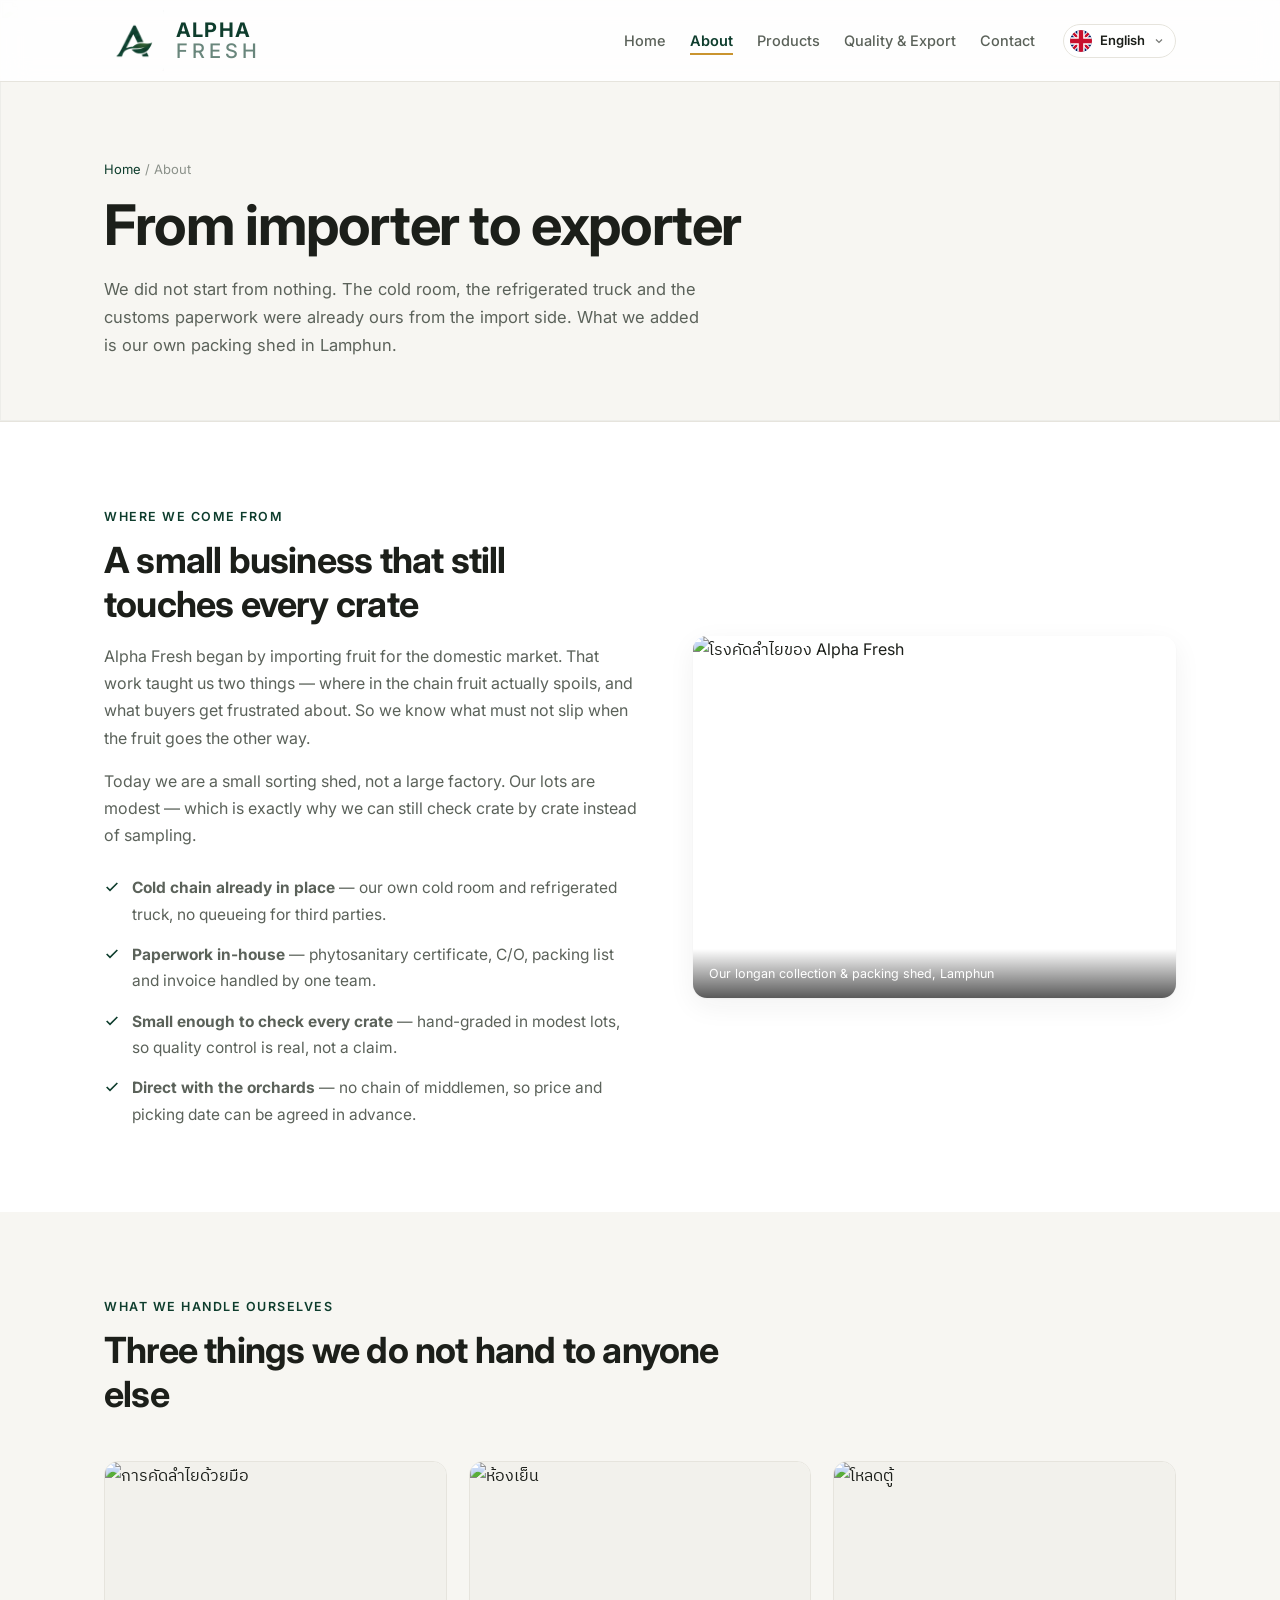
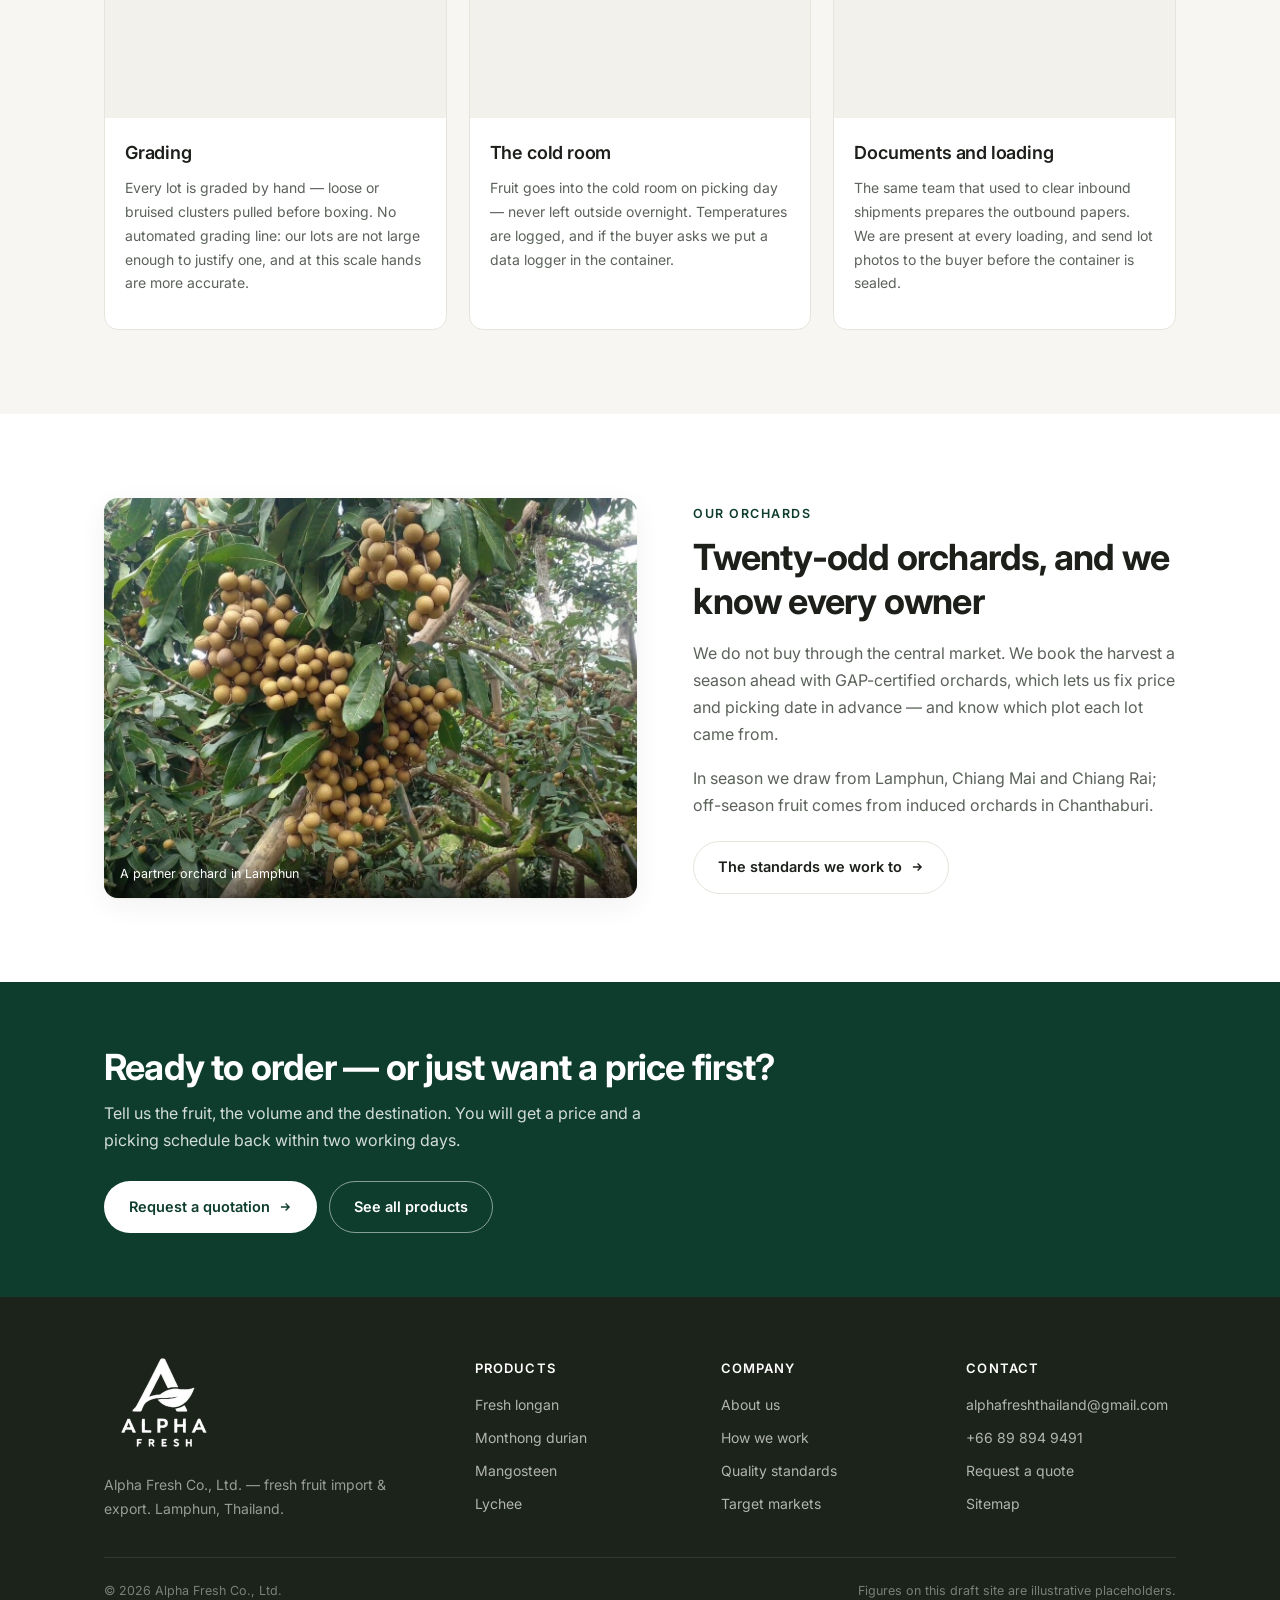
==== about.html @ 753c0e8b "Play the hero video on phones too" ====
<!DOCTYPE html>
<html lang="en" data-lang="en">
<head>
<meta charset="utf-8">
<meta name="viewport" content="width=device-width,initial-scale=1">
<title>About Alpha Fresh — Thai Fruit Importer Turned Exporter</title>
<meta name="description" content="From fruit importer to exporter: our own cold room, refrigerated truck and packing shed in Lamphun, with 20+ GAP-certified longan orchards behind every lot.">
<meta name="title-th" content="เกี่ยวกับเรา — จากผู้นำเข้าสู่ผู้ส่งออก | อัลฟ่า เฟรช">
<meta name="description-th" content="จากธุรกิจนำเข้าผลไม้ สู่การส่งออกลำไยไทย เรามีโรงคัดของตัวเองที่ลำพูน ห้องเย็น รถห้องเย็น และเครือข่ายสวน GAP กว่า 20 สวน">
<meta name="title-zh" content="关于 Alpha Fresh — 从进口商到出口商">
<meta name="description-zh" content="从水果进口商转为出口商：自有冷库、冷藏车和南奔府的分选场，背后是二十多个 GAP 认证龙眼果园。">
<meta name="title-ar" content="عن ألفا فريش — من مستورد إلى مصدّر">
<meta name="description-ar" content="من استيراد الفاكهة إلى تصديرها: غرفة تبريد وشاحنة مبرّدة ومحطة تعبئة في لامفون، خلفها أكثر من عشرين بستان لونجان معتمداً بشهادة GAP.">
<link rel="canonical" href="https://alphafreshthailand.com/about.html">
<link rel="alternate" hreflang="en" href="https://alphafreshthailand.com/about.html">
<link rel="alternate" hreflang="th" href="https://alphafreshthailand.com/about.html">
<link rel="alternate" hreflang="zh" href="https://alphafreshthailand.com/about.html">
<link rel="alternate" hreflang="ar" href="https://alphafreshthailand.com/about.html">
<link rel="alternate" hreflang="x-default" href="https://alphafreshthailand.com/about.html">
<meta property="og:title" content="About Alpha Fresh — Thai Fruit Importer Turned Exporter">
<meta property="og:description" content="From fruit importer to exporter: our own cold room, refrigerated truck and packing shed in Lamphun, with 20+ GAP-certified longan orchards behind every lot.">
<meta property="og:url" content="https://alphafreshthailand.com/about.html">
<meta property="og:site_name" content="Alpha Fresh">
<meta property="og:image" content="https://d8j0ntlcm91z4.cloudfront.net/user_3FvAUpXpCnZUma0p4ZCgNFe1CGD/hf_20260811_110015_a5b428e7-7883-4cb1-9cd3-5f63b3db2cce.png">
<meta property="og:locale" content="en_US">
<meta property="og:locale:alternate" content="th_TH">
<meta property="og:locale:alternate" content="zh_CN">
<meta property="og:locale:alternate" content="ar_AE">
<meta name="twitter:card" content="summary_large_image">
<meta name="twitter:title" content="About Alpha Fresh — Thai Fruit Importer Turned Exporter">
<meta name="twitter:description" content="From fruit importer to exporter: our own cold room, refrigerated truck and packing shed in Lamphun, with 20+ GAP-certified longan orchards behind every lot.">
<meta name="twitter:image" content="https://d8j0ntlcm91z4.cloudfront.net/user_3FvAUpXpCnZUma0p4ZCgNFe1CGD/hf_20260811_110015_a5b428e7-7883-4cb1-9cd3-5f63b3db2cce.png">
<meta property="og:type" content="website">
<link rel="preconnect" href="https://fonts.googleapis.com">
<link rel="preconnect" href="https://fonts.gstatic.com" crossorigin>
<link href="https://fonts.googleapis.com/css2?family=IBM+Plex+Sans+Thai:wght@400;500;600&family=Inter:wght@400;500;600;700&family=Caveat:wght@500;600;700&family=Noto+Sans+SC:wght@400;500;700&family=Noto+Sans+Arabic:wght@400;500;700&display=swap" rel="stylesheet">
<link rel="icon" href="images/favicon.ico" sizes="32x32">
<link rel="apple-touch-icon" href="images/apple-touch-icon.png">
<link rel="stylesheet" href="assets/style.css?v=e0c605df">
<script type="application/ld+json">{"@context":"https://schema.org","@type":"Organization","name":"Alpha Fresh Co., Ltd.","alternateName":"บริษัท อัลฟ่า เฟรช จำกัด","url":"https://alphafreshthailand.com/","description":"Thai fruit importer turned exporter. Fresh longan, durian, mangosteen and lychee from GAP-certified orchards in Northern Thailand.","address":{"@type":"PostalAddress","addressRegion":"Lamphun","addressCountry":"TH"},"email":"alphafreshthailand@gmail.com","telephone":"+66-89-894-9491","contactPoint":{"@type":"ContactPoint","telephone":"+66-89-894-9491","email":"alphafreshthailand@gmail.com","contactType":"sales","availableLanguage":["th","en"],"areaServed":"Worldwide"}}</script>
</head>
<body class="solid-nav">

<nav class="nav">
  <div class="nav-in">
    <a class="logo" href="index.html" aria-label="Alpha Fresh — home">
      <span class="logo-mark">
        <img class="l-white" src="images/logo-icon-white.png" alt="" aria-hidden="true">
        <img class="l-dark" src="images/logo-icon.png" alt="" aria-hidden="true">
      </span>
      <span class="logo-text">Alpha<small>Fresh</small></span>
    </a>
    <ul class="menu" id="menu">
      <li><a href="index.html"><span class="i18n"><span data-en>Home</span><span data-th>หน้าแรก</span><span data-zh>首页</span><span data-ar dir="rtl">الرئيسية</span></span></a></li>
      <li><a href="about.html" aria-current="page"><span class="i18n"><span data-en>About</span><span data-th>เกี่ยวกับเรา</span><span data-zh>关于我们</span><span data-ar dir="rtl">من نحن</span></span></a></li>
      <li><a href="products.html"><span class="i18n"><span data-en>Products</span><span data-th>สินค้า</span><span data-zh>产品</span><span data-ar dir="rtl">المنتجات</span></span></a></li>
      <li><a href="quality.html"><span class="i18n"><span data-en>Quality &amp; Export</span><span data-th>คุณภาพและการส่งออก</span><span data-zh>品质与出口</span><span data-ar dir="rtl">الجودة والتصدير</span></span></a></li>
      <li><a href="contact.html"><span class="i18n"><span data-en>Contact</span><span data-th>ติดต่อ</span><span data-zh>联系我们</span><span data-ar dir="rtl">اتصل بنا</span></span></a></li>
    </ul>
    <div class="lang" id="langpick">
      <button class="lang-btn" type="button" aria-haspopup="listbox" aria-expanded="false" aria-label="Language">
        <span class="mflag fl fl-en"><svg viewBox="0 0 60 60" aria-hidden="true"><g clip-path="url(#ben)"><clipPath id="ben"><circle cx="30" cy="30" r="30"/></clipPath><rect width="60" height="60" fill="#012169"/><path d="M0 0l60 60M60 0L0 60" stroke="#fff" stroke-width="12"/><path d="M0 0l60 60M60 0L0 60" stroke="#C8102E" stroke-width="7"/><path d="M30 0v60M0 30h60" stroke="#fff" stroke-width="20"/><path d="M30 0v60M0 30h60" stroke="#C8102E" stroke-width="12"/></g></svg></span>
        <span class="mflag fl fl-th"><svg viewBox="0 0 60 60" aria-hidden="true"><g clip-path="url(#bth)"><clipPath id="bth"><circle cx="30" cy="30" r="30"/></clipPath><rect width="60" height="60" fill="#fff"/><rect width="60" height="10" fill="#A51931"/><rect y="50" width="60" height="10" fill="#A51931"/><rect y="20" width="60" height="20" fill="#2D2A4A"/></g></svg></span>
        <span class="mflag fl fl-zh"><svg viewBox="0 0 60 60" aria-hidden="true"><g clip-path="url(#bzh)"><clipPath id="bzh"><circle cx="30" cy="30" r="30"/></clipPath><rect width="60" height="60" fill="#DE2910"/><g fill="#FFDE00"><circle cx="16" cy="18" r="7"/><circle cx="29" cy="9" r="2.6"/><circle cx="35" cy="16" r="2.6"/><circle cx="34" cy="26" r="2.6"/><circle cx="27" cy="32" r="2.6"/></g></g></svg></span>
        <span class="mflag fl fl-ar"><svg viewBox="0 0 60 60" aria-hidden="true"><g clip-path="url(#bar)"><clipPath id="bar"><circle cx="30" cy="30" r="30"/></clipPath><rect width="60" height="20" fill="#00732F"/><rect y="20" width="60" height="20" fill="#fff"/><rect y="40" width="60" height="20" fill="#000"/><rect width="18" height="60" fill="#C8102E"/></g></svg></span>
        <span class="lang-now"><span class="fl fl-en">English</span><span class="fl fl-th">ไทย</span><span class="fl fl-zh">中文</span><span class="fl fl-ar">العربية</span></span>
        <svg class="chev" width="12" height="12" viewBox="0 0 24 24" fill="none" stroke="currentColor" stroke-width="2.4" aria-hidden="true"><path d="M6 9l6 6 6-6"/></svg>
      </button>
      <div class="lang-list" role="listbox">
        <button class="lang-opt" type="button" data-set-lang="en" role="option"><span class="mflag"><svg viewBox="0 0 60 60" aria-hidden="true"><g clip-path="url(#len)"><clipPath id="len"><circle cx="30" cy="30" r="30"/></clipPath><rect width="60" height="60" fill="#012169"/><path d="M0 0l60 60M60 0L0 60" stroke="#fff" stroke-width="12"/><path d="M0 0l60 60M60 0L0 60" stroke="#C8102E" stroke-width="7"/><path d="M30 0v60M0 30h60" stroke="#fff" stroke-width="20"/><path d="M30 0v60M0 30h60" stroke="#C8102E" stroke-width="12"/></g></svg></span>English</button>
        <button class="lang-opt" type="button" data-set-lang="th" role="option"><span class="mflag"><svg viewBox="0 0 60 60" aria-hidden="true"><g clip-path="url(#lth)"><clipPath id="lth"><circle cx="30" cy="30" r="30"/></clipPath><rect width="60" height="60" fill="#fff"/><rect width="60" height="10" fill="#A51931"/><rect y="50" width="60" height="10" fill="#A51931"/><rect y="20" width="60" height="20" fill="#2D2A4A"/></g></svg></span>ไทย</button>
        <button class="lang-opt" type="button" data-set-lang="zh" role="option"><span class="mflag"><svg viewBox="0 0 60 60" aria-hidden="true"><g clip-path="url(#lzh)"><clipPath id="lzh"><circle cx="30" cy="30" r="30"/></clipPath><rect width="60" height="60" fill="#DE2910"/><g fill="#FFDE00"><circle cx="16" cy="18" r="7"/><circle cx="29" cy="9" r="2.6"/><circle cx="35" cy="16" r="2.6"/><circle cx="34" cy="26" r="2.6"/><circle cx="27" cy="32" r="2.6"/></g></g></svg></span>中文</button>
        <button class="lang-opt" type="button" data-set-lang="ar" role="option"><span class="mflag"><svg viewBox="0 0 60 60" aria-hidden="true"><g clip-path="url(#lar)"><clipPath id="lar"><circle cx="30" cy="30" r="30"/></clipPath><rect width="60" height="20" fill="#00732F"/><rect y="20" width="60" height="20" fill="#fff"/><rect y="40" width="60" height="20" fill="#000"/><rect width="18" height="60" fill="#C8102E"/></g></svg></span>العربية</button>
      </div>
    </div>
    <button class="burger" aria-label="Menu">
      <svg width="22" height="22" viewBox="0 0 24 24" fill="none" stroke="currentColor" stroke-width="2"><path d="M3 6h18M3 12h18M3 18h18"/></svg>
    </button>
  </div>
</nav>

<header class="phead">
  <img class="phead-img" src="https://d8j0ntlcm91z4.cloudfront.net/user_3FvAUpXpCnZUma0p4ZCgNFe1CGD/hf_20260811_110015_a5b428e7-7883-4cb1-9cd3-5f63b3db2cce.png" alt="" aria-hidden="true">
  <div class="wrap phead-in">
    <div class="crumb"><a href="index.html"><span class="i18n"><span data-en>Home</span><span data-th>หน้าแรก</span><span data-zh>首页</span><span data-ar dir="rtl">الرئيسية</span></span></a> / <span class="i18n"><span data-en>About</span><span data-th>เกี่ยวกับเรา</span><span data-zh>关于我们</span><span data-ar dir="rtl">من نحن</span></span></div>
    <h1><span class="i18n"><span data-en>From importer to exporter</span><span data-th>จากผู้นำเข้า สู่ผู้ส่งออก</span></span></h1>
    <p class="lead"><span class="i18n"><span data-en>We did not start from nothing. The cold room, the refrigerated truck and the customs paperwork were already ours from the import side. What we added is our own packing shed in Lamphun.</span><span data-th>เราไม่ได้เริ่มจากศูนย์ — ห้องเย็น รถห้องเย็น และความรู้เรื่องเอกสารพิธีการ เรามีอยู่แล้วจากฝั่งนำเข้า สิ่งที่เพิ่มเข้ามาคือโรงคัดของเราเองที่ลำพูน</span></span></p>
  </div>
</header>

<section>
  <div class="wrap split rv">
    <div>
      <div class="tag"><span class="i18n"><span data-en>Where we come from</span><span data-th>จุดเริ่มต้น</span><span data-zh>我们的起点</span><span data-ar dir="rtl">من أين بدأنا</span></span></div>
      <h2><span class="i18n"><span data-en>A small business that still touches every crate</span><span data-th>ธุรกิจเล็ก ที่ทำเองเห็นเองทุกขั้น</span><span data-zh>一家仍然亲手过目每一筐的小企业</span><span data-ar dir="rtl">شركة صغيرة ما زالت تفحص كل صندوق بيدها</span></span></h2>
      <p><span class="i18n"><span data-en>Alpha Fresh began by importing fruit for the domestic market. That work taught us two things — where in the chain fruit actually spoils, and what buyers get frustrated about. So we know what must not slip when the fruit goes the other way.</span><span data-th>อัลฟ่า เฟรช เริ่มจากการนำเข้าผลไม้เข้ามาขายในประเทศ งานนั้นสอนเราสองเรื่อง — ผลไม้เสียตรงไหนของห่วงโซ่ และผู้ซื้อปลายทางหงุดหงิดกับอะไร เราเลยรู้ว่าเวลาส่งออก อะไรคือสิ่งที่ต้องไม่พลาด</span><span data-zh>Alpha Fresh 最初为国内市场进口水果。那段经历教会我们两件事：水果究竟在链条的哪一环变质，以及买家最容易为什么恼火。所以当货物反向出口时，我们清楚哪些环节绝不能出错。</span><span data-ar dir="rtl">بدأت ألفا فريش باستيراد الفاكهة للسوق المحلي. علّمَنا ذلك أمرين: أين تفسد الفاكهة فعلياً داخل السلسلة، وما الذي يزعج المشترين. لذلك نعرف ما الذي يجب ألا يخطئ عندما تسير البضاعة في الاتجاه المعاكس.</span></span></p>
      <p><span class="i18n"><span data-en>Today we are a small sorting shed, not a large factory. Our lots are modest — which is exactly why we can still check crate by crate instead of sampling.</span><span data-th>ทุกวันนี้เราเป็นโรงคัดขนาดเล็ก ไม่ใช่โรงงานใหญ่ ล็อตของเราไม่มหาศาล แต่นั่นแหละคือเหตุผลที่เรายังตรวจได้ทีละตะกร้า ไม่ใช่สุ่มตรวจ</span><span data-zh>今天我们是一家小型分选场，而不是大工厂。我们的批量不大，正因如此才能逐筐检查，而不是抽检。</span><span data-ar dir="rtl">نحن اليوم محطة فرز صغيرة، لا مصنع كبير. دفعاتنا متواضعة، ولهذا بالذات نستطيع فحص صندوق تلو الآخر بدل الاكتفاء بالعيّنات.</span></span></p>
      <ul class="ticks">
        <li><svg width="16" height="16" viewBox="0 0 24 24" fill="none" stroke="currentColor" stroke-width="2.5"><path d="M20 6L9 17l-5-5"/></svg><span><span class="i18n"><span data-en><b>Cold chain already in place</b> — our own cold room and refrigerated truck, no queueing for third parties.</span><span data-th><b>Cold chain พร้อมใช้</b> — ห้องเย็นและรถห้องเย็นของเราเอง ไม่ต้องรอคิวใคร</span><span data-zh><b>冷链现成可用</b> — 自有冷库和冷藏车，无需排队等外包。</span><span data-ar dir="rtl"><b>سلسلة تبريد جاهزة</b> — غرفة تبريد وشاحنة مبرّدة مملوكتان لنا، دون انتظار طرف ثالث.</span></span></span></li>
        <li><svg width="16" height="16" viewBox="0 0 24 24" fill="none" stroke="currentColor" stroke-width="2.5"><path d="M20 6L9 17l-5-5"/></svg><span><span class="i18n"><span data-en><b>Paperwork in-house</b> — phytosanitary certificate, C/O, packing list and invoice handled by one team.</span><span data-th><b>เอกสารเราทำเอง</b> — Phyto, C/O, Packing List, Invoice จบในทีมเดียว</span><span data-zh><b>单证自办</b> — 植检证、产地证、装箱单和发票由同一团队处理。</span><span data-ar dir="rtl"><b>المستندات داخلياً</b> — شهادة الصحة النباتية وشهادة المنشأ وقائمة التعبئة والفاتورة يتولاها فريق واحد.</span></span></span></li>
        <li><svg width="16" height="16" viewBox="0 0 24 24" fill="none" stroke="currentColor" stroke-width="2.5"><path d="M20 6L9 17l-5-5"/></svg><span><span class="i18n"><span data-en><b>Small enough to check every crate</b> — hand-graded in modest lots, so quality control is real, not a claim.</span><span data-th><b>เล็กแต่ตรวจได้ทุกลูก</b> — เราคัดด้วยมือ ล็อตไม่ใหญ่ จึงคุมคุณภาพได้จริง</span><span data-zh><b>规模小到能查每一筐</b> — 小批量人工分级，品控是真的做，不是说说。</span><span data-ar dir="rtl"><b>صغيرون بما يكفي لفحص كل صندوق</b> — فرز يدوي بدفعات محدودة، فرقابة الجودة فعلية لا ادعاء.</span></span></span></li>
        <li><svg width="16" height="16" viewBox="0 0 24 24" fill="none" stroke="currentColor" stroke-width="2.5"><path d="M20 6L9 17l-5-5"/></svg><span><span class="i18n"><span data-en><b>Direct with the orchards</b> — no chain of middlemen, so price and picking date can be agreed in advance.</span><span data-th><b>คุยกับสวนโดยตรง</b> — ไม่ผ่านคนกลางหลายชั้น ราคาและวันตัดจึงตกลงล่วงหน้าได้</span><span data-zh><b>直接对接果园</b> — 没有层层中间商，价格和采摘日期可以提前谈定。</span><span data-ar dir="rtl"><b>تعامل مباشر مع البساتين</b> — بلا سلسلة وسطاء، فيمكن الاتفاق على السعر وتاريخ القطف مسبقاً.</span></span></span></li>
      </ul>
    </div>
    <div class="split-media">
      <img src="https://d8j0ntlcm91z4.cloudfront.net/user_3FvAUpXpCnZUma0p4ZCgNFe1CGD/hf_20260811_215043_c5e588ce-d5d1-4d2f-ade1-878b15b04677.png" alt="โรงคัดลำไยของ Alpha Fresh" loading="lazy">
      <div class="cap"><span class="i18n"><span data-en>Our longan collection &amp; packing shed, Lamphun</span><span data-th>โรงคัดลำไยของเรา จ.ลำพูน</span><span data-zh>我们位于南奔府的龙眼收购与包装场</span><span data-ar dir="rtl">مركز التجميع والتعبئة في لامفون</span></span></div>
    </div>
  </div>
</section>

<section class="soft">
  <div class="wrap">
    <div class="sec-head rv">
      <div class="tag"><span class="i18n"><span data-en>What we handle ourselves</span><span data-th>สิ่งที่เราดูแลเอง</span><span data-zh>我们亲自负责的部分</span><span data-ar dir="rtl">ما نتولاه بأنفسنا</span></span></div>
      <h2><span class="i18n"><span data-en>Three things we do not hand to anyone else</span><span data-th>สามอย่างที่เราไม่ยกให้ใครทำแทน</span><span data-zh>三件事我们绝不外包</span><span data-ar dir="rtl">ثلاثة أمور لا نسلّمها لأحد</span></span></h2>
    </div>
    <div class="grid-3 rv">
      <div class="card"><img src="https://d8j0ntlcm91z4.cloudfront.net/user_3FvAUpXpCnZUma0p4ZCgNFe1CGD/hf_20260811_114420_3a339d7e-719c-4a9d-b678-feaeee3a3a9d.png" alt="การคัดลำไยด้วยมือ" loading="lazy">
        <div class="card-b"><h3><span class="i18n"><span data-en>Grading</span><span data-th>การคัดเกรด</span><span data-zh>分级</span><span data-ar dir="rtl">الفرز</span></span></h3>
          <p><span class="i18n"><span data-en>Every lot is graded by hand — loose or bruised clusters pulled before boxing. No automated grading line: our lots are not large enough to justify one, and at this scale hands are more accurate.</span><span data-th>คัดด้วยมือทุกล็อต แยกช่อที่ผลร่วงหรือผิวช้ำออกก่อนลงกล่อง ไม่ใช้สายพานคัดอัตโนมัติ เพราะล็อตเราไม่ใหญ่พอที่จะคุ้ม และมือคนแม่นกว่าในงานขนาดนี้</span><span data-zh>每一批都由人工分级，散果和碰伤的果串在装箱前挑出。我们没有自动分选线：批量不足以摊平成本，而在这个规模上，人手更准。</span><span data-ar dir="rtl">كل دفعة تُفرز يدوياً، وتُستبعد العناقيد المرتخية أو المرضوضة قبل التعبئة. لا خط فرز آلي: دفعاتنا لا تبرّره، وعلى هذا الحجم اليد أدقّ.</span></span></p></div></div>
      <div class="card"><img src="https://d8j0ntlcm91z4.cloudfront.net/user_3FvAUpXpCnZUma0p4ZCgNFe1CGD/hf_20260811_114420_71d6a95f-de45-4523-b6b9-4876e7e4b8c2.png" alt="ห้องเย็น" loading="lazy">
        <div class="card-b"><h3><span class="i18n"><span data-en>The cold room</span><span data-th>ห้องเย็น</span><span data-zh>冷库</span><span data-ar dir="rtl">غرفة التبريد</span></span></h3>
          <p><span class="i18n"><span data-en>Fruit goes into the cold room on picking day — never left outside overnight. Temperatures are logged, and if the buyer asks we put a data logger in the container.</span><span data-th>ผลไม้เข้าห้องเย็นในวันที่ตัด ไม่ค้างคืนกลางแจ้ง อุณหภูมิถูกบันทึกไว้ และถ้าผู้ซื้อขอ เราใส่ data logger ไปในตู้ให้ดูย้อนหลังได้</span><span data-zh>水果在采摘当天入冷库，绝不在户外过夜。温度全程记录，买家要求时我们会在柜内放置温度记录仪。</span><span data-ar dir="rtl">تدخل الفاكهة غرفة التبريد يوم القطف، ولا تُترك في الخارج ليلاً. تُسجَّل درجات الحرارة، وعند طلب المشتري نضع مسجّل بيانات داخل الحاوية.</span></span></p></div></div>
      <div class="card"><img src="https://d8j0ntlcm91z4.cloudfront.net/user_3FvAUpXpCnZUma0p4ZCgNFe1CGD/hf_20260811_114420_0779c7f0-58c0-4a41-9f2c-c5e4682101a8.png" alt="โหลดตู้" loading="lazy">
        <div class="card-b"><h3><span class="i18n"><span data-en>Documents and loading</span><span data-th>เอกสารและการโหลด</span><span data-zh>单证与装柜</span><span data-ar dir="rtl">المستندات والتحميل</span></span></h3>
          <p><span class="i18n"><span data-en>The same team that used to clear inbound shipments prepares the outbound papers. We are present at every loading, and send lot photos to the buyer before the container is sealed.</span><span data-th>ทีมเดิมที่เคยเคลียร์ของขาเข้าเป็นคนทำเอกสารขาออก เราอยู่ตอนโหลดตู้ทุกครั้ง และส่งรูปล็อตให้ผู้ซื้อดูก่อนปิดตู้</span><span data-zh>以前负责进口清关的同一批人，现在负责出口单证。每次装柜我们都在场，封柜前会把该批货的照片发给买家。</span><span data-ar dir="rtl">الفريق نفسه الذي كان يخلّص الشحنات الواردة يجهّز مستندات التصدير. نحضر كل عملية تحميل، ونرسل صور الدفعة للمشتري قبل إغلاق الحاوية.</span></span></p></div></div>
    </div>
  </div>
</section>

<section>
  <div class="wrap split flip rv">
    <div class="split-media">
      <img src="images/real-tree.jpg" alt="สวนลำไย" loading="lazy">
      <div class="cap"><span class="i18n"><span data-en>A partner orchard in Lamphun</span><span data-th>สวนพันธมิตรในลำพูน</span><span data-zh>南奔府的一处合作果园</span><span data-ar dir="rtl">بستان شريك في لامفون</span></span></div>
    </div>
    <div>
      <div class="tag"><span class="i18n"><span data-en>Our orchards</span><span data-th>เครือข่ายสวน</span><span data-zh>我们的果园网络</span><span data-ar dir="rtl">بساتيننا</span></span></div>
      <h2><span class="i18n"><span data-en>Twenty-odd orchards, and we know every owner</span><span data-th>20 กว่าสวน ที่เรารู้จักเจ้าของทุกคน</span><span data-zh>二十多个果园，每一位园主我们都认识</span><span data-ar dir="rtl">أكثر من عشرين بستاناً، ونعرف كل مالك</span></span></h2>
      <p><span class="i18n"><span data-en>We do not buy through the central market. We book the harvest a season ahead with GAP-certified orchards, which lets us fix price and picking date in advance — and know which plot each lot came from.</span><span data-th>เราไม่ได้ซื้อผ่านตลาดกลาง แต่จองผลผลิตกับสวนที่ผ่านมาตรฐาน GAP ล่วงหน้าเป็นฤดู ทำให้ตกลงราคาและวันตัดได้ก่อน และรู้ว่าลำไยแต่ละล็อตมาจากแปลงไหน</span><span data-zh>我们不通过中央批发市场采购，而是提前一季向 GAP 认证果园预订产量，因此能事先确定价格和采摘日期，也知道每一批果来自哪一块地。</span><span data-ar dir="rtl">لا نشتري عبر السوق المركزي، بل نحجز المحصول قبل موسم كامل من بساتين معتمدة بشهادة GAP، ما يتيح تثبيت السعر وتاريخ القطف مسبقاً ومعرفة القطعة التي أتت منها كل دفعة.</span></span></p>
      <p><span class="i18n"><span data-en>In season we draw from Lamphun, Chiang Mai and Chiang Rai; off-season fruit comes from induced orchards in Chanthaburi.</span><span data-th>ในฤดูเราใช้สวนในลำพูน เชียงใหม่ และเชียงราย ส่วนนอกฤดูรับจากสวนราดสารในจันทบุรี</span><span data-zh>旺季货源来自南奔、清迈和清莱；反季则来自尖竹汶的催花果园。</span><span data-ar dir="rtl">في الموسم نستقدم من لامفون وشيانغ ماي وشيانغ راي، وخارج الموسم من بساتين مُحفَّزة في جانثابوري.</span></span></p>
      <div class="cta-row" style="margin-top:22px">
        <a class="btn btn-outline" href="quality.html#standards"><span class="i18n"><span data-en>The standards we work to</span><span data-th>ดูมาตรฐานที่เราใช้</span><span data-zh>查看我们遵循的标准</span><span data-ar dir="rtl">المعايير التي نعمل بها</span></span> <svg width="14" height="14" viewBox="0 0 24 24" fill="none" stroke="currentColor" stroke-width="2.4"><path d="M5 12h14M13 6l6 6-6 6"/></svg></a>
      </div>
    </div>
  </div>
</section>

<div class="band">
  <div class="wrap rv">
    <h2><span class="i18n"><span data-en>Ready to order — or just want a price first?</span><span data-th>สนใจสั่งซื้อ หรืออยากได้ราคาก่อน?</span><span data-zh>准备下单，或者只想先问个价？</span><span data-ar dir="rtl">جاهز للطلب — أم تريد السعر أولاً؟</span></span></h2>
    <p><span class="i18n"><span data-en>Tell us the fruit, the volume and the destination. You will get a price and a picking schedule back within two working days.</span><span data-th>บอกเราสั้น ๆ ว่าต้องการผลไม้อะไร ปริมาณเท่าไร ส่งไปที่ไหน แล้วเราจะตอบกลับพร้อมราคาและกำหนดตัดภายใน 2 วันทำการ</span><span data-zh>告诉我们水果种类、数量和目的地，我们会在两个工作日内回复价格和采摘排期。</span><span data-ar dir="rtl">أخبرنا بنوع الفاكهة والكمية والوجهة، وسنرد بالسعر وجدول القطف خلال يومَي عمل.</span></span></p>
    <div class="cta-row">
      <a class="btn btn-primary" href="contact.html"><span class="i18n"><span data-en>Request a quotation</span><span data-th>ขอใบเสนอราคา</span><span data-zh>索取报价</span><span data-ar dir="rtl">اطلب عرض سعر</span></span> <svg width="14" height="14" viewBox="0 0 24 24" fill="none" stroke="currentColor" stroke-width="2.4"><path d="M5 12h14M13 6l6 6-6 6"/></svg></a>
      <a class="btn btn-ghost" href="products.html"><span class="i18n"><span data-en>See all products</span><span data-th>ดูสินค้าทั้งหมด</span><span data-zh>查看全部产品</span><span data-ar dir="rtl">عرض كل المنتجات</span></span></a>
    </div>
  </div>
</div>

<footer>
  <div class="wrap">
    <div class="fgrid">
      <div>
        <div class="flogo"><img src="images/logo-stack-white.png" alt="Alpha Fresh" width="146" height="128"></div>
        <p style="color:rgba(255,255,255,.55);margin:0;max-width:34ch">
          <span class="i18n"><span data-en>Alpha Fresh Co., Ltd. — fresh fruit import &amp; export. Lamphun, Thailand.</span><span data-th>บริษัท อัลฟ่า เฟรช จำกัด — นำเข้าและส่งออกผลไม้สด ลำพูน ประเทศไทย</span><span data-zh>Alpha Fresh 有限公司 — 泰国南奔府鲜果进出口商。</span><span data-ar dir="rtl">شركة ألفا فريش — استيراد وتصدير الفواكه الطازجة، لامفون، تايلاند.</span></span></p>
      </div>
      <div><h4><span class="i18n"><span data-en>Products</span><span data-th>สินค้า</span><span data-zh>产品</span><span data-ar dir="rtl">المنتجات</span></span></h4>
        <ul>
          <li><a href="products.html#longan"><span class="i18n"><span data-en>Fresh longan</span><span data-th>ลำไยสด</span><span data-zh>新鲜龙眼</span><span data-ar dir="rtl">لونجان طازج</span></span></a></li>
          <li><a href="products.html#durian"><span class="i18n"><span data-en>Monthong durian</span><span data-th>ทุเรียนหมอนทอง</span><span data-zh>金枕榴莲</span><span data-ar dir="rtl">دوريان مونثونغ</span></span></a></li>
          <li><a href="products.html#mangosteen"><span class="i18n"><span data-en>Mangosteen</span><span data-th>มังคุด</span><span data-zh>山竹</span><span data-ar dir="rtl">مانجوستين</span></span></a></li>
          <li><a href="products.html#lychee"><span class="i18n"><span data-en>Lychee</span><span data-th>ลิ้นจี่</span><span data-zh>荔枝</span><span data-ar dir="rtl">ليتشي</span></span></a></li>
        </ul></div>
      <div><h4><span class="i18n"><span data-en>Company</span><span data-th>บริษัท</span><span data-zh>公司</span><span data-ar dir="rtl">الشركة</span></span></h4>
        <ul>
          <li><a href="about.html"><span class="i18n"><span data-en>About us</span><span data-th>เกี่ยวกับเรา</span><span data-zh>关于我们</span><span data-ar dir="rtl">من نحن</span></span></a></li>
          <li><a href="quality.html#process"><span class="i18n"><span data-en>How we work</span><span data-th>ขั้นตอนการทำงาน</span><span data-zh>作业流程</span><span data-ar dir="rtl">طريقة عملنا</span></span></a></li>
          <li><a href="quality.html#standards"><span class="i18n"><span data-en>Quality standards</span><span data-th>มาตรฐานคุณภาพ</span><span data-zh>质量标准</span><span data-ar dir="rtl">معايير الجودة</span></span></a></li>
          <li><a href="quality.html#markets"><span class="i18n"><span data-en>Target markets</span><span data-th>ตลาดเป้าหมาย</span><span data-zh>目标市场</span><span data-ar dir="rtl">الأسواق المستهدفة</span></span></a></li>
        </ul></div>
      <div><h4><span class="i18n"><span data-en>Contact</span><span data-th>ติดต่อ</span><span data-zh>联系我们</span><span data-ar dir="rtl">اتصل بنا</span></span></h4>
        <ul>
          <li><a href="mailto:alphafreshthailand@gmail.com">alphafreshthailand@gmail.com</a></li>
          <li><a href="tel:+66898949491">+66 89 894 9491</a></li>
          <li><a href="contact.html"><span class="i18n"><span data-en>Request a quote</span><span data-th>ขอใบเสนอราคา</span><span data-zh>索取报价</span><span data-ar dir="rtl">اطلب عرض سعر</span></span></a></li>
          <li><a href="sitemap.xml">Sitemap</a></li>
        </ul></div>
    </div>
    <div class="fbot">
      <span>© 2026 Alpha Fresh Co., Ltd.</span>
      <span class="i18n"><span data-en>Figures on this draft site are illustrative placeholders.</span><span data-th>ข้อมูลบนเว็บนี้เป็นตัวอย่างสำหรับฉบับร่าง</span><span data-zh>本草稿网站上的部分数据仅为示例。</span><span data-ar dir="rtl">الأرقام في هذه النسخة التجريبية توضيحية فقط.</span></span>
    </div>
  </div>
</footer>
<script src="assets/main.js?v=8cd16090"></script>
</body>
</html>
---- assets/style.css ----
/* Alpha Fresh — shared stylesheet
   ------------------------------------------------------------------
   One file for all pages. Sections in order:
   tokens · language toggle · nav · hero · stat bar · sections ·
   cards & grids · tables · forms · footer · motion · responsive
   ------------------------------------------------------------------ */

:root{
  --bg:#ffffff; --bg-soft:#f7f6f2; --ink:#1c1f1a; --ink-2:#5b625a; --ink-3:#8b918a;
  --line:#e6e4dd; --brand:#0e3d2d; --brand-soft:#eaf1ec; --leaf:#2e7d32;
  --gold:#c9942f; --gold-soft:#fbf4e6;
  --radius:14px; --maxw:1120px;
  /* Script face for the hero's second line. Swap this one line to restyle it
     (and match the family name in each page's Google Fonts <link>):
     'Caveat' (current — natural pen handwriting) · 'Kaushan Script' (brush)
     · 'Parisienne' (fine formal script) · 'Playfair Display' (editorial serif) */
  --script:"Caveat", cursive;
  --shadow:0 1px 2px rgba(28,31,26,.04),0 8px 28px rgba(28,31,26,.06);
}
*{box-sizing:border-box}
html{scroll-behavior:smooth;scroll-padding-top:92px}
body{margin:0;background:var(--bg);color:var(--ink);
  font-family:"Inter","IBM Plex Sans Thai",system-ui,-apple-system,"Segoe UI",sans-serif;
  font-size:16px;line-height:1.7;-webkit-font-smoothing:antialiased}
html[data-lang="th"] body{font-family:"IBM Plex Sans Thai","Inter",system-ui,sans-serif;line-height:1.85}
img{max-width:100%;display:block}
a{color:inherit}
.wrap{max-width:var(--maxw);margin:0 auto;padding:0 24px}

/* ---------- four languages in one document ----------
   Every phrase is a .i18n wrapper holding one span per language. Only the
   active language shows; if a phrase has no translation yet, English shows
   instead of a blank space (the :not(:has()) rules below).
   !important is needed so element rules like label{display:block} can't
   out-specify the hide and leave two languages visible at once. */
.i18n{display:contents}
[data-th],[data-zh],[data-ar]{display:none!important}
html[data-lang="th"] [data-th],
html[data-lang="zh"] [data-zh],
html[data-lang="ar"] [data-ar]{display:revert!important}
html[data-lang="th"] [data-en],
html[data-lang="zh"] [data-en],
html[data-lang="ar"] [data-en]{display:none!important}
/* fall back to English where a translation is missing */
html[data-lang="zh"] .i18n:not(:has([data-zh])) > [data-en],
html[data-lang="ar"] .i18n:not(:has([data-ar])) > [data-en],
html[data-lang="th"] .i18n:not(:has([data-th])) > [data-en]{display:revert!important}
/* option elements can't be wrapped, so they carry the attributes directly */
html[data-lang="th"] option[data-th],
html[data-lang="zh"] option[data-zh],
html[data-lang="ar"] option[data-ar]{display:revert!important}

/* language-specific typefaces */
html[data-lang="zh"] body{font-family:"Noto Sans SC","Inter",system-ui,sans-serif}
html[data-lang="ar"] body{font-family:"Noto Sans Arabic","Inter",system-ui,sans-serif;line-height:1.9}

/* ---------- right-to-left for Arabic ---------- */
/* The page body reads right-to-left, but the header keeps its usual
   left-to-right arrangement — flipping the logo and menu disorients people
   who are used to the site in another language. */
html[dir="rtl"] .nav-in,html[dir="rtl"] .menu,html[dir="rtl"] .logo{direction:ltr}
html[dir="rtl"] .menu.open a{text-align:left}
html[dir="rtl"] .hero-dots{right:auto;left:24px}
html[dir="rtl"] .eyebrow::before{order:2}
html[dir="rtl"] .ticks li,html[dir="rtl"] .ci div,html[dir="rtl"] .fname{flex-direction:row-reverse;text-align:right}
html[dir="rtl"] .split.flip .split-media{order:0}
html[dir="rtl"] .cal thead th:first-child,html[dir="rtl"] .cal tbody th{text-align:right;padding:7px 22px 7px 16px}
html[dir="rtl"] .cal tr.mine th{box-shadow:inset -4px 0 0 var(--gold)}
html[dir="rtl"] .step{padding:0 18px}
html[dir="rtl"] .tbox ul{padding-left:0;padding-right:18px}
html[dir="rtl"] .meta div{flex-direction:row-reverse}
html[dir="rtl"] .cal tr.grp th{padding:22px 22px 8px 16px}

/* ---------- language dropdown ---------- */
.lang{position:relative;flex:none}
.lang-btn{display:flex;align-items:center;gap:8px;padding:5px 10px 5px 6px;border-radius:99px;
  border:1px solid rgba(255,255,255,.4);background:rgba(255,255,255,.1);cursor:pointer;
  font:inherit;font-size:13px;font-weight:600;color:#fff;transition:.25s ease}
.nav.scrolled .lang-btn,body.solid-nav .lang-btn{border-color:var(--line);background:#fff;color:var(--ink)}
.lang-btn:hover{border-color:var(--gold)}
.lang-now{line-height:1;white-space:nowrap}
.chev{opacity:.6;transition:transform .25s ease}
.lang.open .chev{transform:rotate(180deg)}
/* only the active language's flag and label show on the button */
.lang-btn .fl{display:none}
html[data-lang="en"] .lang-btn .fl-en,html[data-lang="th"] .lang-btn .fl-th,
html[data-lang="zh"] .lang-btn .fl-zh,html[data-lang="ar"] .lang-btn .fl-ar{display:block}
html[data-lang="en"] .lang-now .fl-en,html[data-lang="th"] .lang-now .fl-th,
html[data-lang="zh"] .lang-now .fl-zh,html[data-lang="ar"] .lang-now .fl-ar{display:inline}

.lang-list{position:absolute;top:calc(100% + 9px);right:0;min-width:172px;background:#fff;
  border:1px solid var(--line);border-radius:12px;padding:6px;z-index:70;
  box-shadow:0 14px 34px rgba(28,31,26,.16);
  opacity:0;visibility:hidden;transform:translateY(-6px);transition:.2s ease}
html[dir="rtl"] .lang-list{right:auto;left:0}
.lang.open .lang-list{opacity:1;visibility:visible;transform:translateY(0)}
.lang-opt{display:flex;align-items:center;gap:10px;width:100%;padding:8px 10px;border:0;
  background:none;border-radius:8px;cursor:pointer;font:inherit;font-size:14px;
  color:var(--ink);text-align:left;transition:.15s}
.lang-opt:hover{background:var(--brand-soft)}
.lang-opt[aria-selected="true"]{background:var(--brand);color:#fff;font-weight:600}
.lang-opt .mflag{width:22px;height:22px;box-shadow:0 0 0 1px rgba(0,0,0,.12)}
.lang-btn .mflag{width:22px;height:22px;box-shadow:none}

/* ---------- nav ---------- */
.nav{position:fixed;top:0;left:0;right:0;z-index:50;transition:.35s ease;
  background:rgba(255,255,255,0);border-bottom:1px solid transparent}
.nav.scrolled,body.solid-nav .nav{background:rgba(255,255,255,.88);backdrop-filter:blur(14px);
  -webkit-backdrop-filter:blur(14px);border-bottom-color:var(--line)}
.nav-in{max-width:var(--maxw);margin:0 auto;padding:10px 24px;display:flex;align-items:center;gap:28px;
  position:relative}
.logo{display:flex;align-items:center;gap:12px;font-weight:700;letter-spacing:.06em;font-size:20px;
  text-decoration:none;color:#fff;transition:color .35s;flex:none}
.nav.scrolled .logo,body.solid-nav .logo{color:var(--brand)}
.logo-mark{position:relative;width:60px;height:61px;flex:none}
.logo-mark img{position:absolute;inset:0;width:100%;height:100%;object-fit:contain;transition:opacity .35s}
.logo-mark .l-dark{opacity:0}
.nav.scrolled .logo-mark .l-dark,body.solid-nav .logo-mark .l-dark{opacity:1}
.nav.scrolled .logo-mark .l-white,body.solid-nav .logo-mark .l-white{opacity:0}
.logo-text{line-height:1.02;text-transform:uppercase}
.logo-text small{display:block;font-size:1em;font-weight:500;letter-spacing:.2em;
  opacity:.62;text-transform:uppercase;margin-left:.02em}
.menu{display:flex;gap:24px;margin-left:auto;list-style:none;padding:0;margin-block:0}
.menu a{text-decoration:none;font-size:14.5px;font-weight:500;color:rgba(255,255,255,.9);
  padding:6px 0;position:relative;transition:color .35s;white-space:nowrap}
.nav.scrolled .menu a,body.solid-nav .menu a{color:var(--ink-2)}
.menu a::after{content:"";position:absolute;left:0;right:100%;bottom:0;height:1.5px;
  background:currentColor;transition:right .28s ease}
.menu a:hover::after{right:0}
.menu a[aria-current="page"]{color:#fff;font-weight:600}
.nav.scrolled .menu a[aria-current="page"],body.solid-nav .menu a[aria-current="page"]{color:var(--brand)}
.menu a[aria-current="page"]::after{right:0;background:var(--gold)}
.burger{display:none;background:none;border:0;cursor:pointer;padding:8px;color:#fff;margin-left:10px}
.nav.scrolled .burger,body.solid-nav .burger{color:var(--ink)}

/* ---------- hero (home) ---------- */
.hero{position:relative;min-height:min(94vh,760px);display:flex;align-items:flex-end;
  overflow:hidden;background:#22301f}
.hero-media{position:absolute;inset:0}
.hero-media video,.hero-slide{position:absolute;inset:0;width:100%;height:100%;object-fit:cover}
.hero-slide{opacity:0;transition:opacity 1.4s ease}
.hero-slide.on{opacity:1}
.hero-vid{opacity:0;transition:opacity 1.1s ease;pointer-events:none}
.hero-vid.on{opacity:1}
.hero-media.video-on .hero-slide{opacity:0}
.hero::after{content:"";position:absolute;inset:0;pointer-events:none;
  background:linear-gradient(180deg,rgba(20,28,18,.55) 0%,rgba(20,28,18,.15) 38%,rgba(20,28,18,.78) 100%)}
.hero-in{position:relative;z-index:2;width:100%;max-width:var(--maxw);margin:0 auto;
  padding:0 24px 64px;color:#fff}
.hero p{font-size:clamp(15px,1.6vw,18px);color:rgba(255,255,255,.86);max-width:52ch;margin:0 0 30px}
.hero-dots{position:absolute;right:24px;bottom:70px;z-index:3;display:flex;gap:7px}
.hero-dots button{width:7px;height:7px;padding:0;border:0;border-radius:50%;cursor:pointer;
  background:rgba(255,255,255,.4);transition:.3s}
.hero-dots button.on{background:#fff;width:22px;border-radius:99px}

/* ---------- page header (inner pages) ---------- */
.phead{position:relative;padding:158px 0 62px;background:var(--bg-soft);
  border-bottom:1px solid var(--line);overflow:hidden}
.phead .crumb{font-size:13px;color:var(--ink-3);margin-bottom:14px}
.phead .crumb a{text-decoration:none;color:var(--brand)}
.phead h1{max-width:22ch}
.phead p{max-width:60ch;font-size:16.5px;margin:14px 0 0}
.phead-img{position:absolute;inset:0;opacity:.16;object-fit:cover;width:100%;height:100%}
.phead-in{position:relative;z-index:1}

.eyebrow{display:inline-flex;align-items:center;gap:8px;font-size:12.5px;font-weight:600;
  letter-spacing:.14em;text-transform:uppercase;color:rgba(255,255,255,.82);margin-bottom:18px}
.eyebrow::before{content:"";width:26px;height:1px;background:var(--gold)}
h1{font-size:clamp(30px,5.2vw,56px);line-height:1.12;letter-spacing:-.025em;font-weight:700;
  margin:0 0 18px;max-width:16ch}
html[data-lang="th"] h1{line-height:1.28;letter-spacing:-.01em;max-width:20ch}

/* hero headline: block two, set apart in script and warm gold */
.hero h1{max-width:21ch}
html[data-lang="th"] .hero h1{max-width:22ch}
.hero h1 .accent{display:block;color:#e9cf95;font-weight:500;margin-top:2px}
.hero h1 .script{font-family:var(--script);font-size:1.24em;font-weight:600;
  line-height:.92;letter-spacing:.005em;padding-bottom:.14em;margin-top:-.1em}
/* the handwriting face has no Chinese or Arabic glyphs, and its tight leading
   crushes those scripts — fall back to the body face with normal spacing */
html[data-lang="zh"] .hero h1 .script,
html[data-lang="ar"] .hero h1 .script{font-family:inherit;font-size:1em;font-weight:600;
  line-height:1.4;padding-bottom:0;margin-top:.18em}
html[data-lang="zh"] .hero h1,html[data-lang="ar"] .hero h1{line-height:1.3;max-width:18ch}
h2{font-size:clamp(23px,3.2vw,36px);line-height:1.22;letter-spacing:-.022em;font-weight:700;margin:0 0 14px}
html[data-lang="th"] h2{line-height:1.4;letter-spacing:0}
h3{font-size:18px;font-weight:600;letter-spacing:-.01em;margin:0 0 8px}
p{color:var(--ink-2)}
.lead{color:var(--ink-2);font-size:16.5px;margin:0}
.tag{font-size:12.5px;font-weight:600;letter-spacing:.12em;text-transform:uppercase;
  color:var(--brand);margin-bottom:12px}
section{padding:84px 0}
.sec-head{max-width:62ch;margin-bottom:44px}
.soft{background:var(--bg-soft)}

/* ---------- buttons ---------- */
.cta-row{display:flex;flex-wrap:wrap;gap:12px}
.btn{display:inline-flex;align-items:center;gap:8px;padding:13px 24px;border-radius:99px;
  font-size:14.5px;font-weight:600;text-decoration:none;border:1px solid transparent;
  cursor:pointer;font-family:inherit;transition:.22s ease}
.btn-primary{background:#fff;color:var(--brand)}
.btn-primary:hover{transform:translateY(-2px);box-shadow:0 10px 26px rgba(0,0,0,.22)}
.btn-green{background:var(--brand);color:#fff}
.btn-green:hover{transform:translateY(-2px);box-shadow:0 10px 24px rgba(14,61,45,.3)}
.btn-ghost{border-color:rgba(255,255,255,.5);color:#fff}
.btn-ghost:hover{background:rgba(255,255,255,.12)}
.btn-outline{border-color:var(--line);color:var(--ink);background:#fff}
.btn-outline:hover{border-color:var(--brand);color:var(--brand)}

/* ---------- stat bar ---------- */
.stats{background:var(--brand);color:#fff}
.stats-in{max-width:var(--maxw);margin:0 auto;padding:30px 24px;
  display:grid;grid-template-columns:repeat(4,1fr);gap:8px}
.stat{padding:8px 16px;border-left:1px solid rgba(255,255,255,.2)}
.stat:first-child{border-left:0;padding-left:0}
.stat b{display:block;font-size:clamp(22px,2.6vw,30px);font-weight:700;letter-spacing:-.02em;line-height:1.2}
.stat span{font-size:13px;color:rgba(255,255,255,.78)}

/* ---------- two-column media block ---------- */
.split{display:grid;grid-template-columns:1.05fr .95fr;gap:56px;align-items:center}
.split.flip .split-media{order:-1}
.split-media{position:relative;border-radius:var(--radius);overflow:hidden;box-shadow:var(--shadow)}
.split-media img{aspect-ratio:4/3;object-fit:cover;width:100%}
.split-media .cap{position:absolute;left:0;right:0;bottom:0;padding:14px 16px;color:#fff;font-size:12.5px;
  background:linear-gradient(transparent,rgba(0,0,0,.65))}
.ticks{list-style:none;padding:0;margin:26px 0 0;display:grid;gap:14px}
.ticks li{display:flex;gap:12px;font-size:15.5px;color:var(--ink-2)}
.ticks svg{flex:none;margin-top:4px;color:var(--brand)}

/* ---------- cards ---------- */
.grid-3{display:grid;grid-template-columns:repeat(3,1fr);gap:22px}
.grid-4{display:grid;grid-template-columns:repeat(4,1fr);gap:14px}
.grid-2{display:grid;grid-template-columns:1fr 1fr;gap:20px}
.card{background:#fff;border:1px solid var(--line);border-radius:var(--radius);overflow:hidden;
  transition:.3s ease;text-decoration:none;display:block}
.card:hover{transform:translateY(-4px);box-shadow:var(--shadow);border-color:#d9d6cd}
.card img{aspect-ratio:4/3;object-fit:cover;background:#f2f1ec;width:100%}
.card-b{padding:20px}
.card-b p{font-size:14px;margin:6px 0 14px}
.more{font-size:13.5px;font-weight:600;color:var(--brand);display:inline-flex;align-items:center;gap:6px}
.meta{display:grid;gap:7px;border-top:1px solid var(--line);padding-top:12px;font-size:13px}
.meta div{display:flex;justify-content:space-between;gap:10px}
.meta div>span:first-child{color:var(--ink-3)}
.meta div>span:last-child{color:var(--ink);font-weight:500;text-align:right}
.figs{display:grid;grid-template-columns:1fr 1fr;gap:20px}
.figs figure{margin:0;border-radius:var(--radius);overflow:hidden;box-shadow:var(--shadow)}
.figs img{aspect-ratio:16/11;object-fit:cover;width:100%;transition:transform .8s cubic-bezier(.2,.7,.3,1)}
.figs figure:hover img{transform:scale(1.045)}

/* ---------- spec table ---------- */
.spec{width:100%;border-collapse:collapse;background:#fff;border:1px solid var(--line);
  border-radius:var(--radius);overflow:hidden;font-size:15px}
.spec th,.spec td{text-align:left;padding:15px 20px;border-bottom:1px solid var(--line);vertical-align:top}
.spec tr:last-child th,.spec tr:last-child td{border-bottom:0}
.spec th{width:34%;font-weight:600;color:var(--ink);background:#fcfcfa}
.spec td{color:var(--ink-2)}
.grade{background:#fff;border:1px solid var(--line);border-radius:var(--radius);padding:18px}
.grade b{display:block;font-size:20px;color:var(--brand);letter-spacing:-.02em}
.grade small{display:block;color:var(--ink-3);font-size:12.5px;margin-top:2px}
.grade p{margin:8px 0 0;font-size:13.5px;line-height:1.6}

/* ---------- steps ---------- */
.steps{display:grid;grid-template-columns:repeat(5,1fr);position:relative}
.step{padding:0 18px;position:relative}
.step:first-child{padding-left:0}
.step:last-child{padding-right:0}
.step .n{width:34px;height:34px;border-radius:50%;background:var(--brand-soft);color:var(--brand);
  display:grid;place-items:center;font-weight:700;font-size:14px;margin-bottom:14px;position:relative;z-index:1}
.step::before{content:"";position:absolute;left:0;top:17px;right:0;height:1px;background:var(--line)}
.step:first-child::before{left:17px}
.step:last-child::before{right:calc(100% - 17px)}
.step h3{font-size:15.5px}
.step p{font-size:13.5px;line-height:1.65;margin:0}

/* ---------- chips / boxes ---------- */
.chips{display:flex;flex-wrap:wrap;gap:7px;margin-top:12px}
.chip{font-size:12px;font-weight:500;padding:5px 11px;border-radius:99px;
  background:var(--brand-soft);color:var(--brand)}
.chip.gold{background:var(--gold-soft);color:#8a6318}
.tbox{background:#fff;border:1px solid var(--line);border-radius:var(--radius);padding:24px}
.tbox ul{margin:12px 0 0;padding-left:18px;font-size:14.5px;color:var(--ink-2)}
.tbox li{margin-bottom:7px}
.mkc{background:#fff;border:1px solid var(--line);border-radius:var(--radius);padding:20px}
.mkc b{font-size:15px;display:block;margin-bottom:4px}
.mkc>span{font-size:13px;color:var(--ink-3)}

/* ---------- CTA band ---------- */
.band{background:var(--brand);color:#fff;padding:64px 0}
.band h2{margin-bottom:10px}
.band p{color:rgba(255,255,255,.82);max-width:56ch;margin:0 0 26px}

/* ---------- form ---------- */
.contact{display:grid;grid-template-columns:.85fr 1.15fr;gap:56px;align-items:start}
form{background:#fff;border:1px solid var(--line);border-radius:var(--radius);padding:30px;box-shadow:var(--shadow)}
.f2{display:grid;grid-template-columns:1fr 1fr;gap:16px}
label{display:block;font-size:13px;font-weight:600;margin:0 0 6px;color:var(--ink)}
input,select,textarea{width:100%;font:inherit;font-size:14.5px;padding:11px 13px;border:1px solid var(--line);
  border-radius:9px;background:#fdfdfc;color:var(--ink);transition:.2s}
input:focus,select:focus,textarea:focus{outline:0;border-color:var(--brand);
  box-shadow:0 0 0 3px rgba(14,61,45,.12);background:#fff}
.field{margin-bottom:16px}
textarea{min-height:96px;resize:vertical}
.note{font-size:12.5px;color:var(--ink-3);margin:14px 0 0}
.ci{display:grid;gap:18px;margin-top:26px}
.ci div{display:flex;gap:12px;font-size:14.5px;color:var(--ink-2)}
.ci b{color:var(--ink);font-weight:600}

/* ---------- footer ---------- */
footer{background:#1c231a;color:rgba(255,255,255,.66);padding:60px 0 28px;font-size:14px}
.fgrid{display:grid;grid-template-columns:1.6fr 1fr 1fr 1fr;gap:36px;padding-bottom:36px;
  border-bottom:1px solid rgba(255,255,255,.1)}
footer h4{color:#fff;font-size:13px;font-weight:600;letter-spacing:.08em;text-transform:uppercase;margin:0 0 14px}
footer ul{list-style:none;padding:0;margin:0;display:grid;gap:9px}
footer a{text-decoration:none;transition:.2s}
footer a:hover{color:#fff}
.flogo{margin-bottom:16px}
.flogo img{height:100px;width:auto}
.fbot{display:flex;justify-content:space-between;flex-wrap:wrap;gap:12px;padding-top:22px;font-size:12.5px;
  color:rgba(255,255,255,.42)}

/* ---------- reveal on scroll ---------- */
.rv{opacity:0;transform:translateY(18px);transition:opacity .7s ease,transform .7s cubic-bezier(.2,.7,.3,1)}
.rv.in{opacity:1;transform:none}

/* ---------- responsive ---------- */
@media(max-width:1024px){
  .menu{display:none}
  .menu.open{display:grid;position:absolute;top:100%;left:0;right:0;background:#fff;
    padding:14px 24px 20px;gap:0;border-bottom:1px solid var(--line);box-shadow:var(--shadow)}
  .menu.open a{display:block;color:var(--ink);padding:12px 0;border-bottom:1px solid var(--line)}
  .menu.open li:last-child a{border-bottom:0}
  .menu.open a::after{display:none}
  .menu.open a[aria-current="page"]{color:var(--brand)}
  .burger{display:block}
  .lang{margin-left:auto}
  .split,.contact{grid-template-columns:1fr;gap:32px}
  .split.flip .split-media{order:0}
  .grid-3,.grid-4,.grid-2,.figs,.f2,.steps{grid-template-columns:1fr}
  .steps{gap:22px}.step{padding:0}.step::before{display:none}
  .stats-in{grid-template-columns:1fr 1fr;gap:20px}
  .stat{border-left:0;padding-left:0}
  section{padding:60px 0}
  .phead{padding:118px 0 48px}
  .g2m{grid-template-columns:1fr 1fr!important}
}
@media(prefers-reduced-motion:reduce){*{animation:none!important;transition:none!important}}

/* ---------- phone-specific refinements ---------- */
@media(max-width:640px){
  .wrap{padding:0 18px}
  .nav-in{padding:11px 18px;gap:12px}
  .logo{font-size:17px;gap:9px;letter-spacing:.05em}
  .lang-btn{padding:4px 8px 4px 5px;font-size:12px;gap:6px}
  .lang-now{display:none}
  .logo-mark{width:45px;height:46px}
  .logo-text small{font-size:10.5px;letter-spacing:.34em}
  .hero{min-height:88vh;padding-top:112px}
  .hero-in{padding:0 18px 44px}
  .hero h1 .script{font-size:1.16em;line-height:.95}
  .hero-dots{right:18px;bottom:18px}
  .cta-row .btn{flex:1 1 auto;justify-content:center}
  .phead{padding:104px 0 40px}
  section{padding:52px 0}
  .sec-head{margin-bottom:30px}
  .stats-in{padding:24px 18px;gap:16px}
  .grid-4.g2m{grid-template-columns:1fr!important}

  /* the spec table stops being a table and becomes stacked label/value rows */
  .spec,.spec tbody,.spec tr,.spec th,.spec td{display:block;width:auto}
  .spec{border-radius:var(--radius)}
  .spec tr{border-bottom:1px solid var(--line);padding:4px 0}
  .spec tr:last-child{border-bottom:0}
  .spec th{background:none;padding:14px 18px 0;font-size:13px;color:var(--ink-3);
    text-transform:uppercase;letter-spacing:.06em;border:0}
  .spec td{padding:4px 18px 14px;border:0}

  .figs{gap:14px}
  form{padding:22px 18px}
  .fgrid{grid-template-columns:1fr 1fr;gap:26px}
  .flogo img{height:86px}
  .fbot{flex-direction:column;gap:6px}
}
@media(max-width:380px){
  h1{font-size:26px}
  .fgrid{grid-template-columns:1fr}
}

/* ---------- harvest calendar ---------- */
.sr{position:absolute;width:1px;height:1px;overflow:hidden;clip-path:inset(50%);white-space:nowrap}
.cal-wrap{overflow-x:auto;background:#fff;border:1px solid var(--line);border-radius:var(--radius);
  -webkit-overflow-scrolling:touch}
.cal{border-collapse:collapse;table-layout:fixed;width:100%;min-width:940px;font-size:14px}
.cal th,.cal td{padding:0}

/* header — month labels sit over the lane they measure */
.cal thead th{background:#fcfcfa;font-weight:600;font-size:11.5px;color:var(--ink-3);
  text-align:center;padding:14px 0 11px;border-bottom:1px solid var(--line);letter-spacing:.04em;
  text-transform:uppercase}
.cal thead th:first-child{width:262px;text-align:left;padding-left:22px;text-transform:none;
  font-size:12px;letter-spacing:.08em}
.cal thead th.now{color:var(--brand)}

/* fruit name */
.cal tbody th{text-align:left;font-weight:500;color:var(--ink);padding:7px 16px 7px 22px;
  white-space:nowrap;border-bottom:1px solid #f0efe9}
.cal tbody tr:last-child th,.cal tbody tr:last-child td{border-bottom:0}
.fname{display:flex;align-items:center;gap:12px}
.fpic{width:36px;height:36px;flex:none;border-radius:50%;object-fit:cover;background:#fff;
  border:1px solid var(--line)}

/* the timeline lane: twelve equal columns, faint gridlines, bars placed on the grid */
.cal td.track{border-bottom:1px solid #f0efe9;vertical-align:middle}
.lane{position:relative;display:grid;grid-template-columns:repeat(12,1fr);align-items:center;
  height:52px;
  background-image:linear-gradient(to right,#f0efe9 1px,transparent 1px);
  background-size:calc(100% / 12) 100%}
.lane::after{content:"";position:absolute;top:0;bottom:0;width:2px;border-radius:2px;
  left:calc((var(--now) + .5) * (100% / 12) - 1px);background:rgba(201,148,47,.5);display:none}
.cal.has-now .lane::after{display:block}
.bar{grid-row:1;height:8px;border-radius:99px;background:#d3e2d5;position:relative;z-index:1}
.bar.peak{height:18px;background:var(--brand);z-index:2;
  box-shadow:0 0 0 4px #fff,0 2px 6px rgba(14,61,45,.22)}

/* rows for the four fruits Alpha Fresh actually exports */
.cal tr.mine th,.cal tr.mine td{background:#f4f8f4}
.cal tr.mine th{font-weight:700;color:var(--brand);box-shadow:inset 4px 0 0 var(--gold)}
.cal tr.mine .fpic{border-color:#c3d8c6;box-shadow:0 0 0 3px #e6efe7}
.cal tr.mine .bar{height:10px;background:#b3cfb8}
.cal tr.mine .bar.peak{height:20px;background:var(--brand);
  box-shadow:0 0 0 4px #f4f8f4,0 2px 8px rgba(14,61,45,.28)}
.cal tr.mine .lane{background-image:linear-gradient(to right,#e4ece5 1px,transparent 1px)}
.cal tbody tr:hover th{color:var(--brand)}

/* group labels inside the table */
.cal tr.grp th{background:#fff;color:var(--ink-3);font-size:10.5px;font-weight:700;
  letter-spacing:.14em;text-transform:uppercase;padding:22px 16px 8px 22px;box-shadow:none;
  border-bottom:0}
.cal tr.grp td{background:#fff;border-bottom:0}
.cal tr.grp.first th{padding-top:14px}

.ours{display:inline-block;margin-left:9px;font-size:10.5px;font-weight:700;letter-spacing:.09em;
  text-transform:uppercase;color:#fff;background:var(--brand);border-radius:99px;padding:3px 9px;
  vertical-align:2px}

.cal-legend{display:flex;flex-wrap:wrap;align-items:center;gap:20px;margin-top:18px;
  font-size:13px;color:var(--ink-2)}
.cal-legend span{display:flex;align-items:center;gap:9px}
.cal-legend i{flex:none;border-radius:99px}
.cal-legend .k-peak{width:30px;height:14px;background:var(--brand)}
.cal-legend .k-on{width:30px;height:8px;background:#d3e2d5}
.cal-legend .k-now{width:3px;height:16px;background:rgba(201,148,47,.7);border-radius:2px}
.k-now-wrap{display:none!important}
.cal.has-now ~ .cal-legend .k-now-wrap,.cal-legend .k-now-wrap.on{display:flex!important}
.cal-note{font-size:12.5px;color:var(--ink-3);max-width:62ch;display:block}
.cal-hint{display:none;font-size:12.5px;color:var(--ink-3);margin:0 0 10px}

@media(max-width:640px){
  .cal{min-width:760px;font-size:13px}
  .cal thead th:first-child{width:180px;padding-left:14px}
  .cal tbody th{padding:6px 10px 6px 14px}
  .fpic{width:30px;height:30px}
  .fname{gap:9px}
  .lane{height:44px}
  .ours{margin-left:6px;font-size:9.5px;padding:2px 7px}
  .cal-legend{gap:14px}
  .cal-hint{display:block}
}

/* ---------- trade-term tooltips ---------- */
.term{position:relative;cursor:help;border-bottom:1px dashed currentColor;
  text-decoration:none;outline:none}
.term:focus-visible{outline:2px solid var(--gold);outline-offset:3px;border-radius:3px}
.tip{position:absolute;left:50%;bottom:calc(100% + 12px);transform:translateX(-50%) translateY(4px);
  width:min(310px,78vw);background:#1c231a;color:#fff;border-radius:12px;padding:13px 15px;
  font-size:13px;font-weight:400;line-height:1.6;letter-spacing:0;text-transform:none;
  text-align:left;opacity:0;visibility:hidden;transition:.22s ease;z-index:60;
  box-shadow:0 10px 30px rgba(0,0,0,.25);pointer-events:none;white-space:normal}
html[dir="rtl"] .tip{text-align:right}
.tip b{display:block;color:var(--gold);font-size:11.5px;letter-spacing:.1em;
  text-transform:uppercase;margin-bottom:5px}
.tip::after{content:"";position:absolute;top:100%;left:50%;transform:translateX(-50%);
  border:7px solid transparent;border-top-color:#1c231a}
.term:hover .tip,.term:focus .tip,.term:focus-within .tip{opacity:1;visibility:visible;
  transform:translateX(-50%) translateY(0)}
/* keep the bubble on screen near the edges */
.stat .tip,.mkc .tip{left:0;transform:translateX(0) translateY(4px)}
.stat .term:hover .tip,.stat .term:focus .tip{transform:translateX(0)}
.stat .tip::after,.mkc .tip::after{left:28px}
.stats .term{border-bottom-color:rgba(255,255,255,.5)}

/* ---------- market flags ---------- */
.mflags{display:flex;gap:6px;margin-bottom:11px}
.mflag{width:26px;height:26px;border-radius:50%;overflow:hidden;flex:none;
  box-shadow:0 0 0 1.5px var(--line)}
.mflag svg{width:100%;height:100%;display:block}

/* a card that holds a tooltip must not clip it; round the image instead */
.qcard:has(.term){overflow:visible}
.qcard:has(.term) img{border-radius:var(--radius) var(--radius) 0 0}

@media(max-width:640px){
  /* On a phone the bubble becomes a strip pinned to the bottom of the screen.
     An absolutely positioned bubble next to the word sticks out past the right
     edge and makes the whole page scroll sideways, even while hidden — a fixed
     element cannot widen the page. */
  .tip{position:fixed;left:14px;right:14px;bottom:14px;top:auto;width:auto;
    transform:translateY(8px);font-size:13px;padding:14px 16px;
    box-shadow:0 -6px 30px rgba(0,0,0,.28)}
  .tip::after{display:none}
  .term:hover .tip,.term:focus .tip,.term:focus-within .tip{transform:translateY(0)}
  .stat .tip,.mkc .tip{left:14px;transform:translateY(8px)}
  .stat .term:hover .tip,.stat .term:focus .tip{transform:translateY(0)}
}
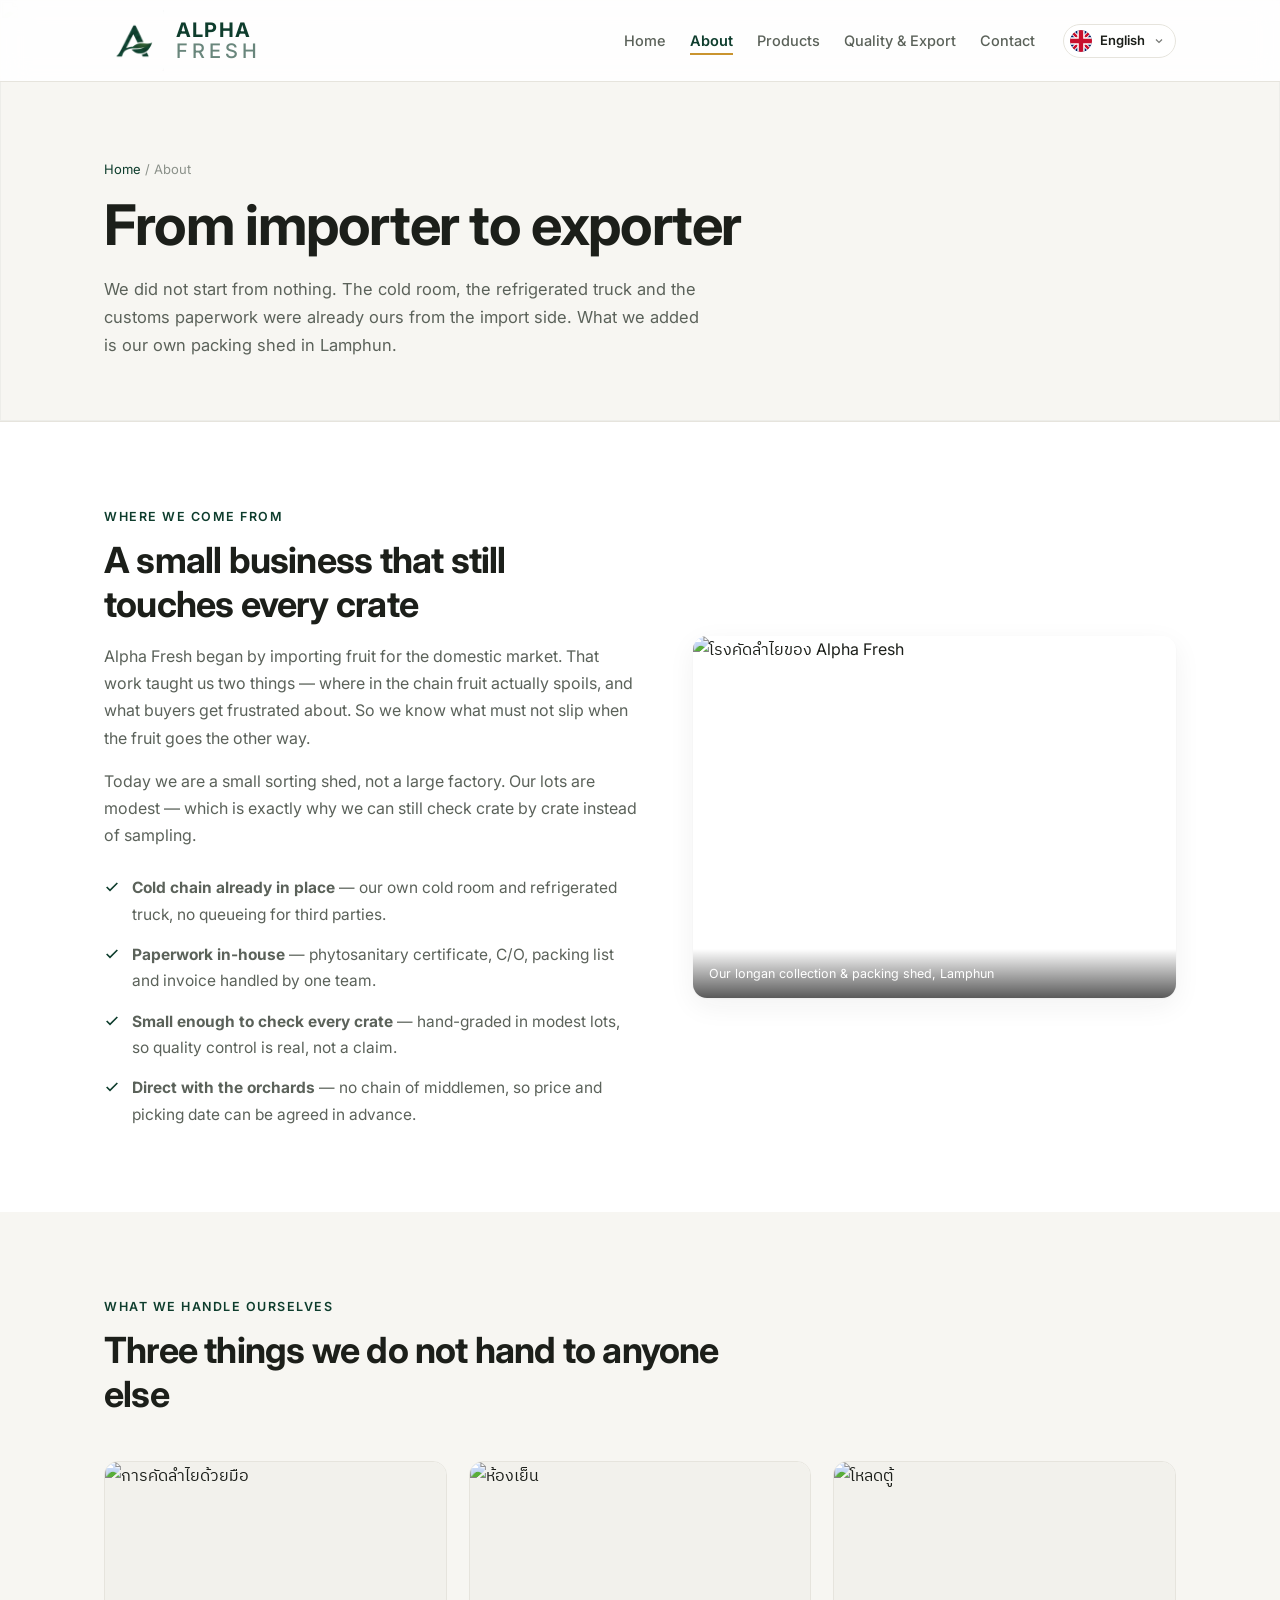
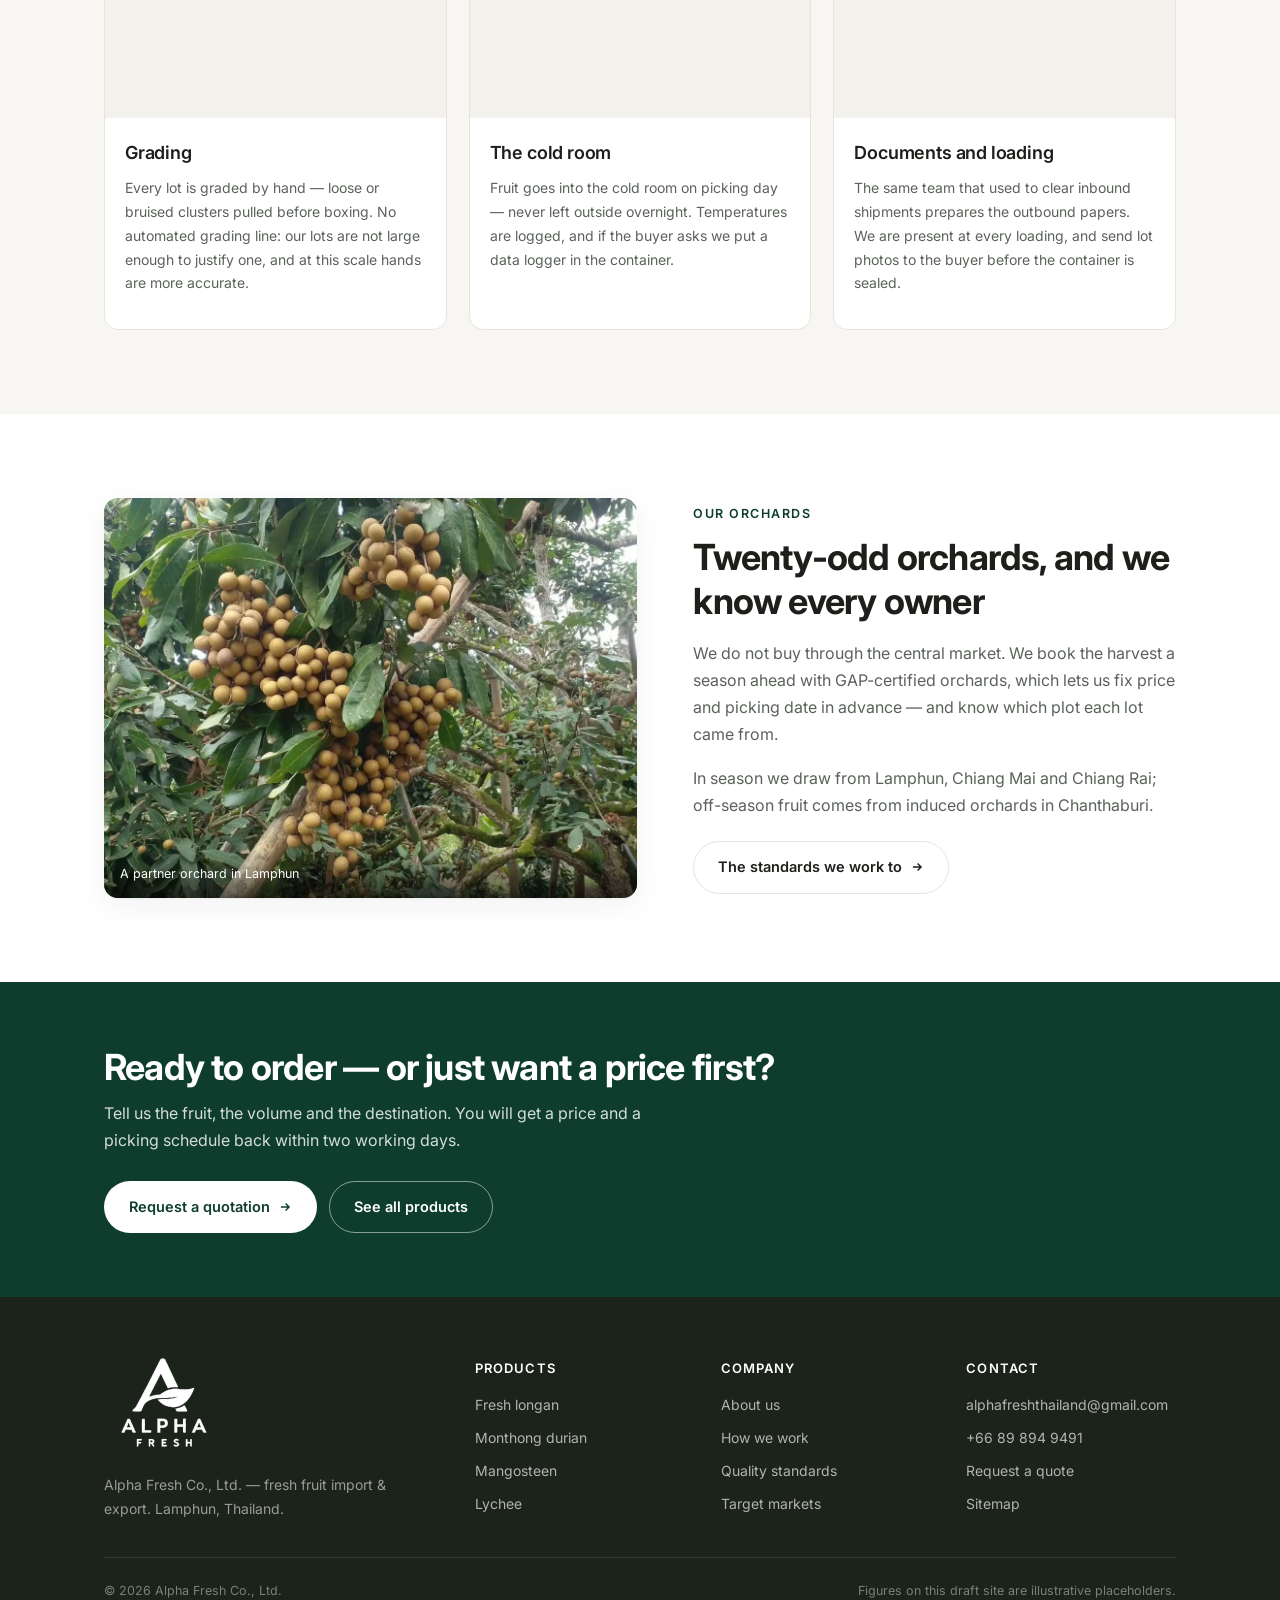
==== commit e4871e46: "Resize oversized images: 2688px originals down to display size" ====
--- a/about.html
+++ b/about.html
@@ -21,7 +21,7 @@
 <meta property="og:description" content="From fruit importer to exporter: our own cold room, refrigerated truck and packing shed in Lamphun, with 20+ GAP-certified longan orchards behind every lot.">
 <meta property="og:url" content="https://alphafreshthailand.com/about.html">
 <meta property="og:site_name" content="Alpha Fresh">
-<meta property="og:image" content="https://d8j0ntlcm91z4.cloudfront.net/user_3FvAUpXpCnZUma0p4ZCgNFe1CGD/hf_20260811_110015_a5b428e7-7883-4cb1-9cd3-5f63b3db2cce.png">
+<meta property="og:image" content="https://d2ol7oe51mr4n9.cloudfront.net/user_3FvAUpXpCnZUma0p4ZCgNFe1CGD/91e6c249-4e70-4a48-8bc8-f88a4446dc6d.webp">
 <meta property="og:locale" content="en_US">
 <meta property="og:locale:alternate" content="th_TH">
 <meta property="og:locale:alternate" content="zh_CN">
@@ -29,14 +29,16 @@
 <meta name="twitter:card" content="summary_large_image">
 <meta name="twitter:title" content="About Alpha Fresh — Thai Fruit Importer Turned Exporter">
 <meta name="twitter:description" content="From fruit importer to exporter: our own cold room, refrigerated truck and packing shed in Lamphun, with 20+ GAP-certified longan orchards behind every lot.">
-<meta name="twitter:image" content="https://d8j0ntlcm91z4.cloudfront.net/user_3FvAUpXpCnZUma0p4ZCgNFe1CGD/hf_20260811_110015_a5b428e7-7883-4cb1-9cd3-5f63b3db2cce.png">
+<meta name="twitter:image" content="https://d2ol7oe51mr4n9.cloudfront.net/user_3FvAUpXpCnZUma0p4ZCgNFe1CGD/91e6c249-4e70-4a48-8bc8-f88a4446dc6d.webp">
 <meta property="og:type" content="website">
 <link rel="preconnect" href="https://fonts.googleapis.com">
 <link rel="preconnect" href="https://fonts.gstatic.com" crossorigin>
-<link href="https://fonts.googleapis.com/css2?family=IBM+Plex+Sans+Thai:wght@400;500;600&family=Inter:wght@400;500;600;700&family=Caveat:wght@500;600;700&family=Noto+Sans+SC:wght@400;500;700&family=Noto+Sans+Arabic:wght@400;500;700&display=swap" rel="stylesheet">
+<link rel="preconnect" href="https://d2ol7oe51mr4n9.cloudfront.net">
+<link rel="dns-prefetch" href="https://d8j0ntlcm91z4.cloudfront.net">
+<link href="https://fonts.googleapis.com/css2?family=IBM+Plex+Sans+Thai:wght@400;500;600&family=Inter:wght@400;500;600;700&family=Caveat:wght@500;600;700&display=swap" rel="stylesheet">
 <link rel="icon" href="images/favicon.ico" sizes="32x32">
 <link rel="apple-touch-icon" href="images/apple-touch-icon.png">
-<link rel="stylesheet" href="assets/style.css?v=e0c605df">
+<link rel="stylesheet" href="assets/style.css?v=162d8599">
 <script type="application/ld+json">{"@context":"https://schema.org","@type":"Organization","name":"Alpha Fresh Co., Ltd.","alternateName":"บริษัท อัลฟ่า เฟรช จำกัด","url":"https://alphafreshthailand.com/","description":"Thai fruit importer turned exporter. Fresh longan, durian, mangosteen and lychee from GAP-certified orchards in Northern Thailand.","address":{"@type":"PostalAddress","addressRegion":"Lamphun","addressCountry":"TH"},"email":"alphafreshthailand@gmail.com","telephone":"+66-89-894-9491","contactPoint":{"@type":"ContactPoint","telephone":"+66-89-894-9491","email":"alphafreshthailand@gmail.com","contactType":"sales","availableLanguage":["th","en"],"areaServed":"Worldwide"}}</script>
 </head>
 <body class="solid-nav">
@@ -80,7 +82,7 @@
 </nav>
 
 <header class="phead">
-  <img class="phead-img" src="https://d8j0ntlcm91z4.cloudfront.net/user_3FvAUpXpCnZUma0p4ZCgNFe1CGD/hf_20260811_110015_a5b428e7-7883-4cb1-9cd3-5f63b3db2cce.png" alt="" aria-hidden="true">
+  <img class="phead-img" src="https://d2ol7oe51mr4n9.cloudfront.net/user_3FvAUpXpCnZUma0p4ZCgNFe1CGD/91e6c249-4e70-4a48-8bc8-f88a4446dc6d.webp" alt="" aria-hidden="true">
   <div class="wrap phead-in">
     <div class="crumb"><a href="index.html"><span class="i18n"><span data-en>Home</span><span data-th>หน้าแรก</span><span data-zh>首页</span><span data-ar dir="rtl">الرئيسية</span></span></a> / <span class="i18n"><span data-en>About</span><span data-th>เกี่ยวกับเรา</span><span data-zh>关于我们</span><span data-ar dir="rtl">من نحن</span></span></div>
     <h1><span class="i18n"><span data-en>From importer to exporter</span><span data-th>จากผู้นำเข้า สู่ผู้ส่งออก</span></span></h1>
@@ -103,7 +105,7 @@
       </ul>
     </div>
     <div class="split-media">
-      <img src="https://d8j0ntlcm91z4.cloudfront.net/user_3FvAUpXpCnZUma0p4ZCgNFe1CGD/hf_20260811_215043_c5e588ce-d5d1-4d2f-ade1-878b15b04677.png" alt="โรงคัดลำไยของ Alpha Fresh" loading="lazy">
+      <img src="https://d2ol7oe51mr4n9.cloudfront.net/user_3FvAUpXpCnZUma0p4ZCgNFe1CGD/4a5121f2-b099-474b-9223-3425b4fc478d.webp" alt="โรงคัดลำไยของ Alpha Fresh" loading="lazy">
       <div class="cap"><span class="i18n"><span data-en>Our longan collection &amp; packing shed, Lamphun</span><span data-th>โรงคัดลำไยของเรา จ.ลำพูน</span><span data-zh>我们位于南奔府的龙眼收购与包装场</span><span data-ar dir="rtl">مركز التجميع والتعبئة في لامفون</span></span></div>
     </div>
   </div>
@@ -116,13 +118,13 @@
       <h2><span class="i18n"><span data-en>Three things we do not hand to anyone else</span><span data-th>สามอย่างที่เราไม่ยกให้ใครทำแทน</span><span data-zh>三件事我们绝不外包</span><span data-ar dir="rtl">ثلاثة أمور لا نسلّمها لأحد</span></span></h2>
     </div>
     <div class="grid-3 rv">
-      <div class="card"><img src="https://d8j0ntlcm91z4.cloudfront.net/user_3FvAUpXpCnZUma0p4ZCgNFe1CGD/hf_20260811_114420_3a339d7e-719c-4a9d-b678-feaeee3a3a9d.png" alt="การคัดลำไยด้วยมือ" loading="lazy">
+      <div class="card"><img src="https://d8j0ntlcm91z4.cloudfront.net/user_3FvAUpXpCnZUma0p4ZCgNFe1CGD/hf_20260811_114420_3a339d7e-719c-4a9d-b678-feaeee3a3a9d_min.webp" alt="การคัดลำไยด้วยมือ" loading="lazy">
         <div class="card-b"><h3><span class="i18n"><span data-en>Grading</span><span data-th>การคัดเกรด</span><span data-zh>分级</span><span data-ar dir="rtl">الفرز</span></span></h3>
           <p><span class="i18n"><span data-en>Every lot is graded by hand — loose or bruised clusters pulled before boxing. No automated grading line: our lots are not large enough to justify one, and at this scale hands are more accurate.</span><span data-th>คัดด้วยมือทุกล็อต แยกช่อที่ผลร่วงหรือผิวช้ำออกก่อนลงกล่อง ไม่ใช้สายพานคัดอัตโนมัติ เพราะล็อตเราไม่ใหญ่พอที่จะคุ้ม และมือคนแม่นกว่าในงานขนาดนี้</span><span data-zh>每一批都由人工分级，散果和碰伤的果串在装箱前挑出。我们没有自动分选线：批量不足以摊平成本，而在这个规模上，人手更准。</span><span data-ar dir="rtl">كل دفعة تُفرز يدوياً، وتُستبعد العناقيد المرتخية أو المرضوضة قبل التعبئة. لا خط فرز آلي: دفعاتنا لا تبرّره، وعلى هذا الحجم اليد أدقّ.</span></span></p></div></div>
-      <div class="card"><img src="https://d8j0ntlcm91z4.cloudfront.net/user_3FvAUpXpCnZUma0p4ZCgNFe1CGD/hf_20260811_114420_71d6a95f-de45-4523-b6b9-4876e7e4b8c2.png" alt="ห้องเย็น" loading="lazy">
+      <div class="card"><img src="https://d8j0ntlcm91z4.cloudfront.net/user_3FvAUpXpCnZUma0p4ZCgNFe1CGD/hf_20260811_114420_71d6a95f-de45-4523-b6b9-4876e7e4b8c2_min.webp" alt="ห้องเย็น" loading="lazy">
         <div class="card-b"><h3><span class="i18n"><span data-en>The cold room</span><span data-th>ห้องเย็น</span><span data-zh>冷库</span><span data-ar dir="rtl">غرفة التبريد</span></span></h3>
           <p><span class="i18n"><span data-en>Fruit goes into the cold room on picking day — never left outside overnight. Temperatures are logged, and if the buyer asks we put a data logger in the container.</span><span data-th>ผลไม้เข้าห้องเย็นในวันที่ตัด ไม่ค้างคืนกลางแจ้ง อุณหภูมิถูกบันทึกไว้ และถ้าผู้ซื้อขอ เราใส่ data logger ไปในตู้ให้ดูย้อนหลังได้</span><span data-zh>水果在采摘当天入冷库，绝不在户外过夜。温度全程记录，买家要求时我们会在柜内放置温度记录仪。</span><span data-ar dir="rtl">تدخل الفاكهة غرفة التبريد يوم القطف، ولا تُترك في الخارج ليلاً. تُسجَّل درجات الحرارة، وعند طلب المشتري نضع مسجّل بيانات داخل الحاوية.</span></span></p></div></div>
-      <div class="card"><img src="https://d8j0ntlcm91z4.cloudfront.net/user_3FvAUpXpCnZUma0p4ZCgNFe1CGD/hf_20260811_114420_0779c7f0-58c0-4a41-9f2c-c5e4682101a8.png" alt="โหลดตู้" loading="lazy">
+      <div class="card"><img src="https://d8j0ntlcm91z4.cloudfront.net/user_3FvAUpXpCnZUma0p4ZCgNFe1CGD/hf_20260811_114420_0779c7f0-58c0-4a41-9f2c-c5e4682101a8_min.webp" alt="โหลดตู้" loading="lazy">
         <div class="card-b"><h3><span class="i18n"><span data-en>Documents and loading</span><span data-th>เอกสารและการโหลด</span><span data-zh>单证与装柜</span><span data-ar dir="rtl">المستندات والتحميل</span></span></h3>
           <p><span class="i18n"><span data-en>The same team that used to clear inbound shipments prepares the outbound papers. We are present at every loading, and send lot photos to the buyer before the container is sealed.</span><span data-th>ทีมเดิมที่เคยเคลียร์ของขาเข้าเป็นคนทำเอกสารขาออก เราอยู่ตอนโหลดตู้ทุกครั้ง และส่งรูปล็อตให้ผู้ซื้อดูก่อนปิดตู้</span><span data-zh>以前负责进口清关的同一批人，现在负责出口单证。每次装柜我们都在场，封柜前会把该批货的照片发给买家。</span><span data-ar dir="rtl">الفريق نفسه الذي كان يخلّص الشحنات الواردة يجهّز مستندات التصدير. نحضر كل عملية تحميل، ونرسل صور الدفعة للمشتري قبل إغلاق الحاوية.</span></span></p></div></div>
     </div>
@@ -132,7 +134,7 @@
 <section>
   <div class="wrap split flip rv">
     <div class="split-media">
-      <img src="images/real-tree.jpg" alt="สวนลำไย" loading="lazy">
+      <img src="images/real-tree.webp" alt="สวนลำไย" loading="lazy">
       <div class="cap"><span class="i18n"><span data-en>A partner orchard in Lamphun</span><span data-th>สวนพันธมิตรในลำพูน</span><span data-zh>南奔府的一处合作果园</span><span data-ar dir="rtl">بستان شريك في لامفون</span></span></div>
     </div>
     <div>
@@ -194,6 +196,6 @@
     </div>
   </div>
 </footer>
-<script src="assets/main.js?v=8cd16090"></script>
+<script src="assets/main.js?v=1d6cdc88"></script>
 </body>
 </html>
--- a/assets/style.css
+++ b/assets/style.css
@@ -195,6 +195,7 @@
 
 /* ---------- buttons ---------- */
 .cta-row{display:flex;flex-wrap:wrap;gap:12px}
+.lbl-sm{display:none}
 .btn{display:inline-flex;align-items:center;gap:8px;padding:13px 24px;border-radius:99px;
   font-size:14.5px;font-weight:600;text-decoration:none;border:1px solid transparent;
   cursor:pointer;font-family:inherit;transition:.22s ease}
@@ -358,7 +359,12 @@
   .hero-in{padding:0 18px 44px}
   .hero h1 .script{font-size:1.16em;line-height:.95}
   .hero-dots{right:18px;bottom:18px}
-  .cta-row .btn{flex:1 1 auto;justify-content:center}
+  /* the two hero buttons stay side by side; the labels shorten instead of wrapping */
+  .hero .cta-row{flex-wrap:nowrap;gap:10px}
+  .hero .cta-row .btn{flex:1 1 0;min-width:0;justify-content:center;
+                      padding-left:12px;padding-right:12px;font-size:.93rem;white-space:nowrap}
+  .hero .cta-row .lbl-lg{display:none}
+  .hero .cta-row .lbl-sm{display:inline}
   .phead{padding:104px 0 40px}
   section{padding:52px 0}
   .sec-head{margin-bottom:30px}
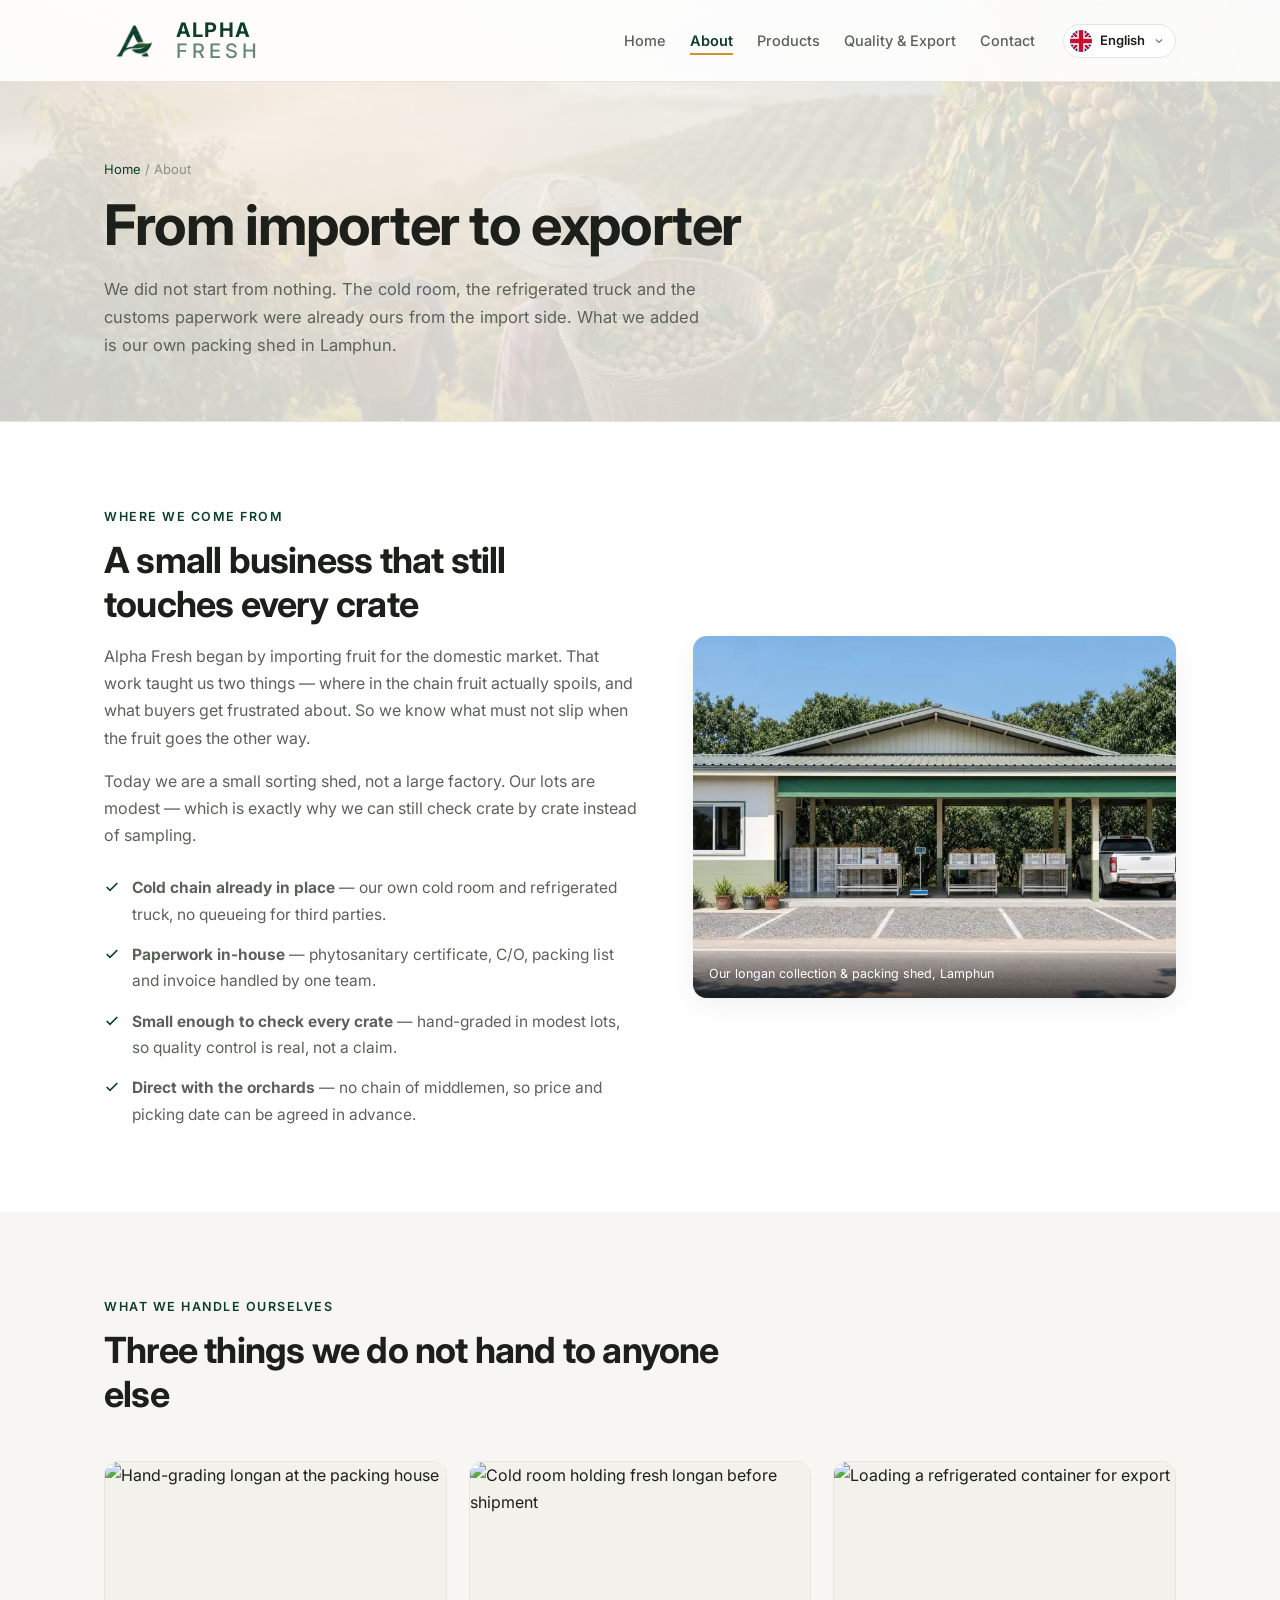
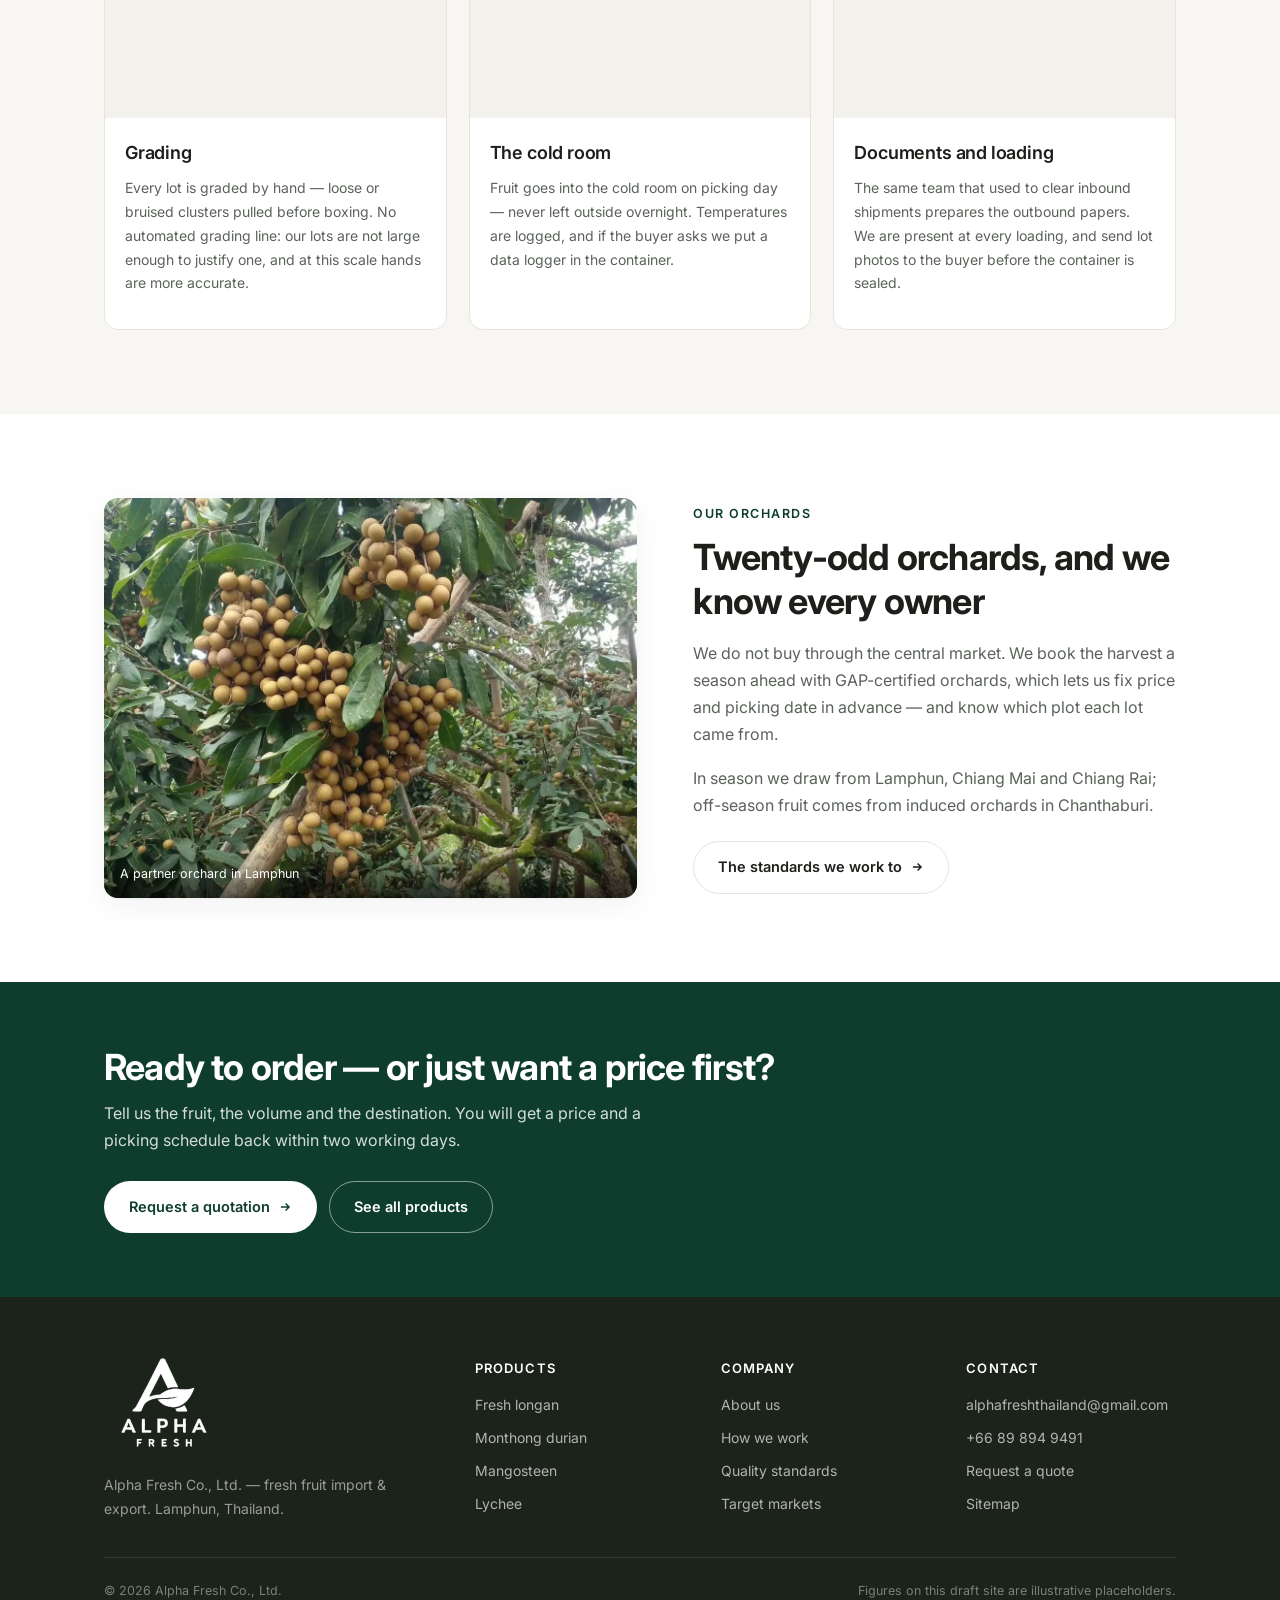
==== commit 3ac88f0d: "Self-host hero media, async font sheet, SEO filenames and English alt text" ====
--- a/about.html
+++ b/about.html
@@ -21,7 +21,7 @@
 <meta property="og:description" content="From fruit importer to exporter: our own cold room, refrigerated truck and packing shed in Lamphun, with 20+ GAP-certified longan orchards behind every lot.">
 <meta property="og:url" content="https://alphafreshthailand.com/about.html">
 <meta property="og:site_name" content="Alpha Fresh">
-<meta property="og:image" content="https://d2ol7oe51mr4n9.cloudfront.net/user_3FvAUpXpCnZUma0p4ZCgNFe1CGD/91e6c249-4e70-4a48-8bc8-f88a4446dc6d.webp">
+<meta property="og:image" content="https://alphafreshthailand.com/images/thai-longan-orchard-lamphun.webp">
 <meta property="og:locale" content="en_US">
 <meta property="og:locale:alternate" content="th_TH">
 <meta property="og:locale:alternate" content="zh_CN">
@@ -29,13 +29,17 @@
 <meta name="twitter:card" content="summary_large_image">
 <meta name="twitter:title" content="About Alpha Fresh — Thai Fruit Importer Turned Exporter">
 <meta name="twitter:description" content="From fruit importer to exporter: our own cold room, refrigerated truck and packing shed in Lamphun, with 20+ GAP-certified longan orchards behind every lot.">
-<meta name="twitter:image" content="https://d2ol7oe51mr4n9.cloudfront.net/user_3FvAUpXpCnZUma0p4ZCgNFe1CGD/91e6c249-4e70-4a48-8bc8-f88a4446dc6d.webp">
+<meta name="twitter:image" content="https://alphafreshthailand.com/images/thai-longan-orchard-lamphun.webp">
 <meta property="og:type" content="website">
 <link rel="preconnect" href="https://fonts.googleapis.com">
 <link rel="preconnect" href="https://fonts.gstatic.com" crossorigin>
-<link rel="preconnect" href="https://d2ol7oe51mr4n9.cloudfront.net">
 <link rel="dns-prefetch" href="https://d8j0ntlcm91z4.cloudfront.net">
-<link href="https://fonts.googleapis.com/css2?family=IBM+Plex+Sans+Thai:wght@400;500;600&family=Inter:wght@400;500;600;700&family=Caveat:wght@500;600;700&display=swap" rel="stylesheet">
+<!-- The font sheet lives on another origin, so fetching it normally costs a DNS
+     lookup and a TLS handshake before anything can paint. Loading it as a
+     preload and promoting it to a stylesheet once it arrives keeps it off the
+     critical path; font-display:swap paints the text in a system face first. -->
+<link rel="preload" as="style" href="https://fonts.googleapis.com/css2?family=IBM+Plex+Sans+Thai:wght@400;500;600&family=Inter:wght@400;500;600;700&family=Caveat:wght@500;600;700&display=swap" onload="this.rel='stylesheet'">
+<noscript><link rel="stylesheet" href="https://fonts.googleapis.com/css2?family=IBM+Plex+Sans+Thai:wght@400;500;600&family=Inter:wght@400;500;600;700&family=Caveat:wght@500;600;700&display=swap"></noscript>
 <link rel="icon" href="images/favicon.ico" sizes="32x32">
 <link rel="apple-touch-icon" href="images/apple-touch-icon.png">
 <link rel="stylesheet" href="assets/style.css?v=162d8599">
@@ -82,7 +86,7 @@
 </nav>
 
 <header class="phead">
-  <img class="phead-img" src="https://d2ol7oe51mr4n9.cloudfront.net/user_3FvAUpXpCnZUma0p4ZCgNFe1CGD/91e6c249-4e70-4a48-8bc8-f88a4446dc6d.webp" alt="" aria-hidden="true">
+  <img class="phead-img" src="images/thai-longan-orchard-lamphun.webp" alt="" aria-hidden="true">
   <div class="wrap phead-in">
     <div class="crumb"><a href="index.html"><span class="i18n"><span data-en>Home</span><span data-th>หน้าแรก</span><span data-zh>首页</span><span data-ar dir="rtl">الرئيسية</span></span></a> / <span class="i18n"><span data-en>About</span><span data-th>เกี่ยวกับเรา</span><span data-zh>关于我们</span><span data-ar dir="rtl">من نحن</span></span></div>
     <h1><span class="i18n"><span data-en>From importer to exporter</span><span data-th>จากผู้นำเข้า สู่ผู้ส่งออก</span></span></h1>
@@ -105,7 +109,7 @@
       </ul>
     </div>
     <div class="split-media">
-      <img src="https://d2ol7oe51mr4n9.cloudfront.net/user_3FvAUpXpCnZUma0p4ZCgNFe1CGD/4a5121f2-b099-474b-9223-3425b4fc478d.webp" alt="โรงคัดลำไยของ Alpha Fresh" loading="lazy">
+      <img src="images/longan-packing-house-lamphun.webp" alt="Alpha Fresh longan packing house in Lamphun, Thailand" loading="lazy">
       <div class="cap"><span class="i18n"><span data-en>Our longan collection &amp; packing shed, Lamphun</span><span data-th>โรงคัดลำไยของเรา จ.ลำพูน</span><span data-zh>我们位于南奔府的龙眼收购与包装场</span><span data-ar dir="rtl">مركز التجميع والتعبئة في لامفون</span></span></div>
     </div>
   </div>
@@ -118,13 +122,13 @@
       <h2><span class="i18n"><span data-en>Three things we do not hand to anyone else</span><span data-th>สามอย่างที่เราไม่ยกให้ใครทำแทน</span><span data-zh>三件事我们绝不外包</span><span data-ar dir="rtl">ثلاثة أمور لا نسلّمها لأحد</span></span></h2>
     </div>
     <div class="grid-3 rv">
-      <div class="card"><img src="https://d8j0ntlcm91z4.cloudfront.net/user_3FvAUpXpCnZUma0p4ZCgNFe1CGD/hf_20260811_114420_3a339d7e-719c-4a9d-b678-feaeee3a3a9d_min.webp" alt="การคัดลำไยด้วยมือ" loading="lazy">
+      <div class="card"><img src="https://d8j0ntlcm91z4.cloudfront.net/user_3FvAUpXpCnZUma0p4ZCgNFe1CGD/hf_20260811_114420_3a339d7e-719c-4a9d-b678-feaeee3a3a9d_min.webp" alt="Hand-grading longan at the packing house" loading="lazy">
         <div class="card-b"><h3><span class="i18n"><span data-en>Grading</span><span data-th>การคัดเกรด</span><span data-zh>分级</span><span data-ar dir="rtl">الفرز</span></span></h3>
           <p><span class="i18n"><span data-en>Every lot is graded by hand — loose or bruised clusters pulled before boxing. No automated grading line: our lots are not large enough to justify one, and at this scale hands are more accurate.</span><span data-th>คัดด้วยมือทุกล็อต แยกช่อที่ผลร่วงหรือผิวช้ำออกก่อนลงกล่อง ไม่ใช้สายพานคัดอัตโนมัติ เพราะล็อตเราไม่ใหญ่พอที่จะคุ้ม และมือคนแม่นกว่าในงานขนาดนี้</span><span data-zh>每一批都由人工分级，散果和碰伤的果串在装箱前挑出。我们没有自动分选线：批量不足以摊平成本，而在这个规模上，人手更准。</span><span data-ar dir="rtl">كل دفعة تُفرز يدوياً، وتُستبعد العناقيد المرتخية أو المرضوضة قبل التعبئة. لا خط فرز آلي: دفعاتنا لا تبرّره، وعلى هذا الحجم اليد أدقّ.</span></span></p></div></div>
-      <div class="card"><img src="https://d8j0ntlcm91z4.cloudfront.net/user_3FvAUpXpCnZUma0p4ZCgNFe1CGD/hf_20260811_114420_71d6a95f-de45-4523-b6b9-4876e7e4b8c2_min.webp" alt="ห้องเย็น" loading="lazy">
+      <div class="card"><img src="https://d8j0ntlcm91z4.cloudfront.net/user_3FvAUpXpCnZUma0p4ZCgNFe1CGD/hf_20260811_114420_71d6a95f-de45-4523-b6b9-4876e7e4b8c2_min.webp" alt="Cold room holding fresh longan before shipment" loading="lazy">
         <div class="card-b"><h3><span class="i18n"><span data-en>The cold room</span><span data-th>ห้องเย็น</span><span data-zh>冷库</span><span data-ar dir="rtl">غرفة التبريد</span></span></h3>
           <p><span class="i18n"><span data-en>Fruit goes into the cold room on picking day — never left outside overnight. Temperatures are logged, and if the buyer asks we put a data logger in the container.</span><span data-th>ผลไม้เข้าห้องเย็นในวันที่ตัด ไม่ค้างคืนกลางแจ้ง อุณหภูมิถูกบันทึกไว้ และถ้าผู้ซื้อขอ เราใส่ data logger ไปในตู้ให้ดูย้อนหลังได้</span><span data-zh>水果在采摘当天入冷库，绝不在户外过夜。温度全程记录，买家要求时我们会在柜内放置温度记录仪。</span><span data-ar dir="rtl">تدخل الفاكهة غرفة التبريد يوم القطف، ولا تُترك في الخارج ليلاً. تُسجَّل درجات الحرارة، وعند طلب المشتري نضع مسجّل بيانات داخل الحاوية.</span></span></p></div></div>
-      <div class="card"><img src="https://d8j0ntlcm91z4.cloudfront.net/user_3FvAUpXpCnZUma0p4ZCgNFe1CGD/hf_20260811_114420_0779c7f0-58c0-4a41-9f2c-c5e4682101a8_min.webp" alt="โหลดตู้" loading="lazy">
+      <div class="card"><img src="https://d8j0ntlcm91z4.cloudfront.net/user_3FvAUpXpCnZUma0p4ZCgNFe1CGD/hf_20260811_114420_0779c7f0-58c0-4a41-9f2c-c5e4682101a8_min.webp" alt="Loading a refrigerated container for export" loading="lazy">
         <div class="card-b"><h3><span class="i18n"><span data-en>Documents and loading</span><span data-th>เอกสารและการโหลด</span><span data-zh>单证与装柜</span><span data-ar dir="rtl">المستندات والتحميل</span></span></h3>
           <p><span class="i18n"><span data-en>The same team that used to clear inbound shipments prepares the outbound papers. We are present at every loading, and send lot photos to the buyer before the container is sealed.</span><span data-th>ทีมเดิมที่เคยเคลียร์ของขาเข้าเป็นคนทำเอกสารขาออก เราอยู่ตอนโหลดตู้ทุกครั้ง และส่งรูปล็อตให้ผู้ซื้อดูก่อนปิดตู้</span><span data-zh>以前负责进口清关的同一批人，现在负责出口单证。每次装柜我们都在场，封柜前会把该批货的照片发给买家。</span><span data-ar dir="rtl">الفريق نفسه الذي كان يخلّص الشحنات الواردة يجهّز مستندات التصدير. نحضر كل عملية تحميل، ونرسل صور الدفعة للمشتري قبل إغلاق الحاوية.</span></span></p></div></div>
     </div>
@@ -134,7 +138,7 @@
 <section>
   <div class="wrap split flip rv">
     <div class="split-media">
-      <img src="images/real-tree.webp" alt="สวนลำไย" loading="lazy">
+      <img src="images/longan-orchard-northern-thailand.webp" alt="GAP-certified longan orchard in Lamphun" loading="lazy">
       <div class="cap"><span class="i18n"><span data-en>A partner orchard in Lamphun</span><span data-th>สวนพันธมิตรในลำพูน</span><span data-zh>南奔府的一处合作果园</span><span data-ar dir="rtl">بستان شريك في لامفون</span></span></div>
     </div>
     <div>
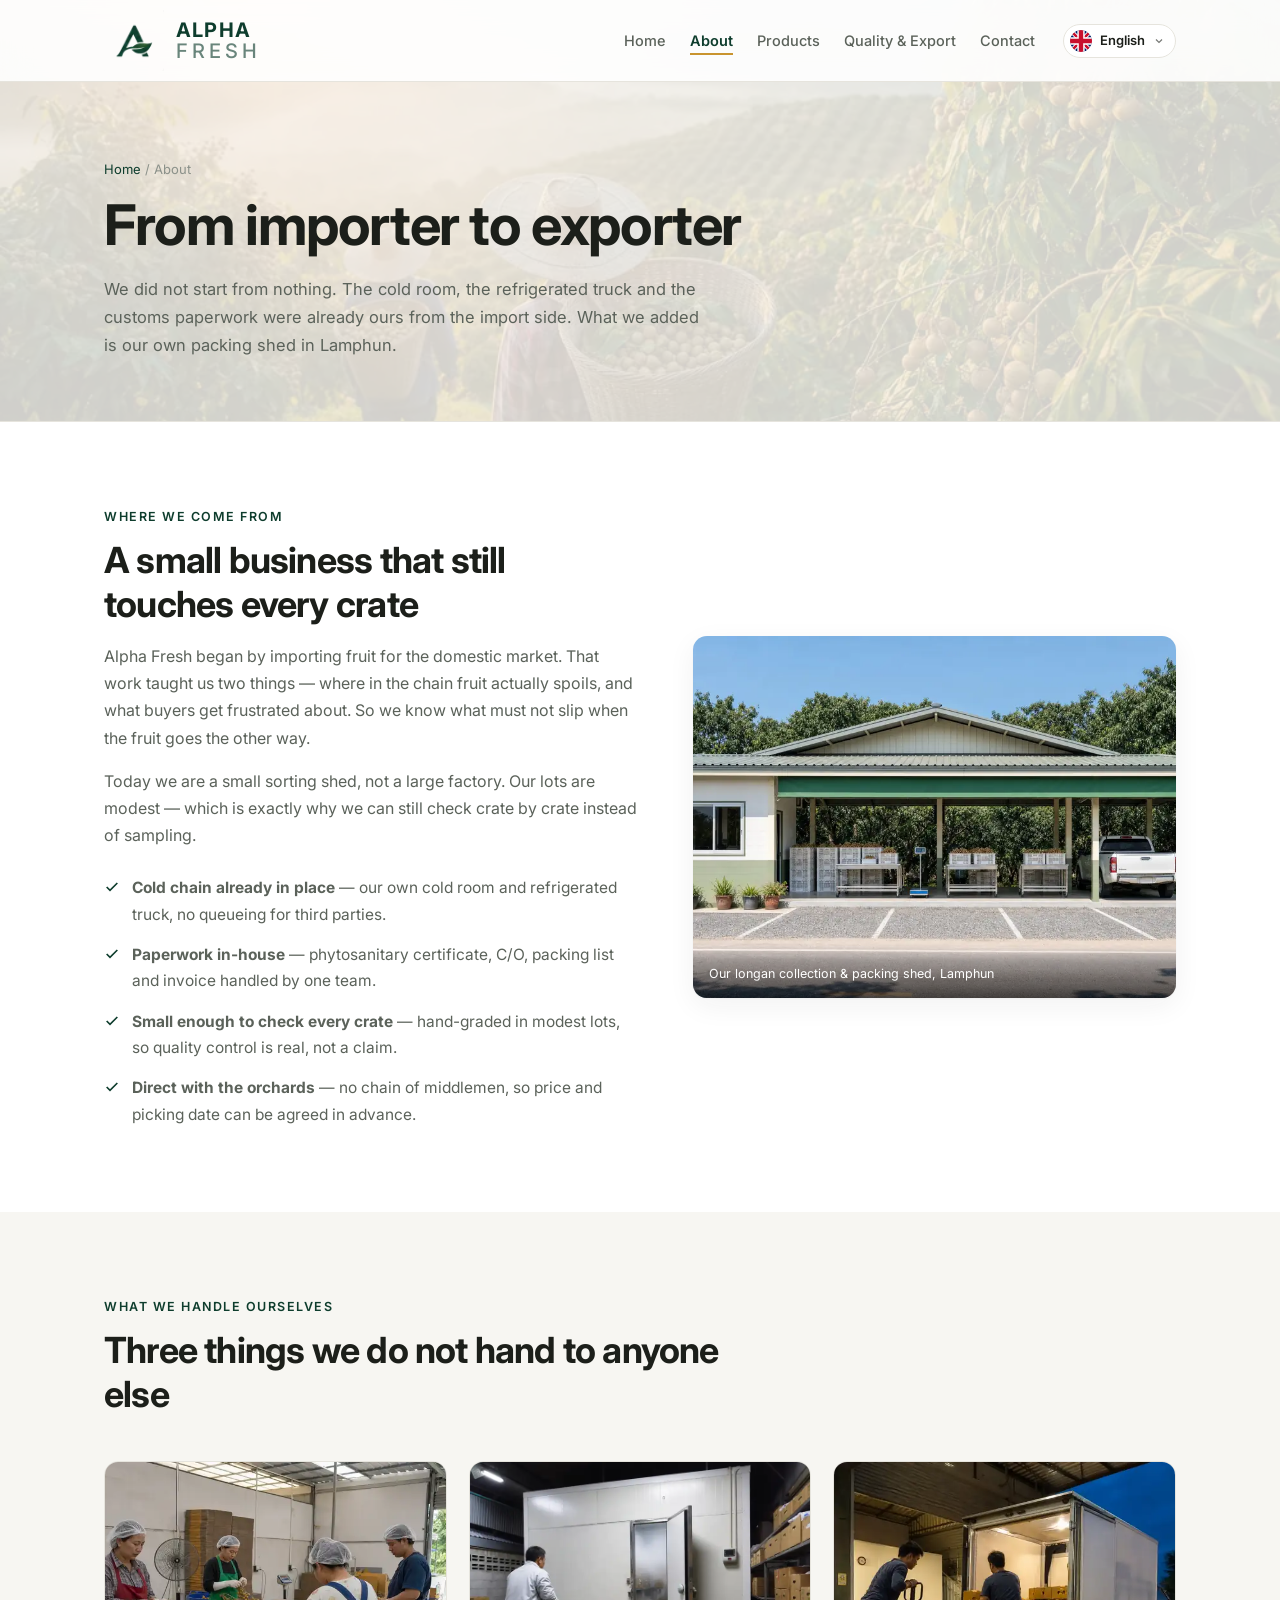
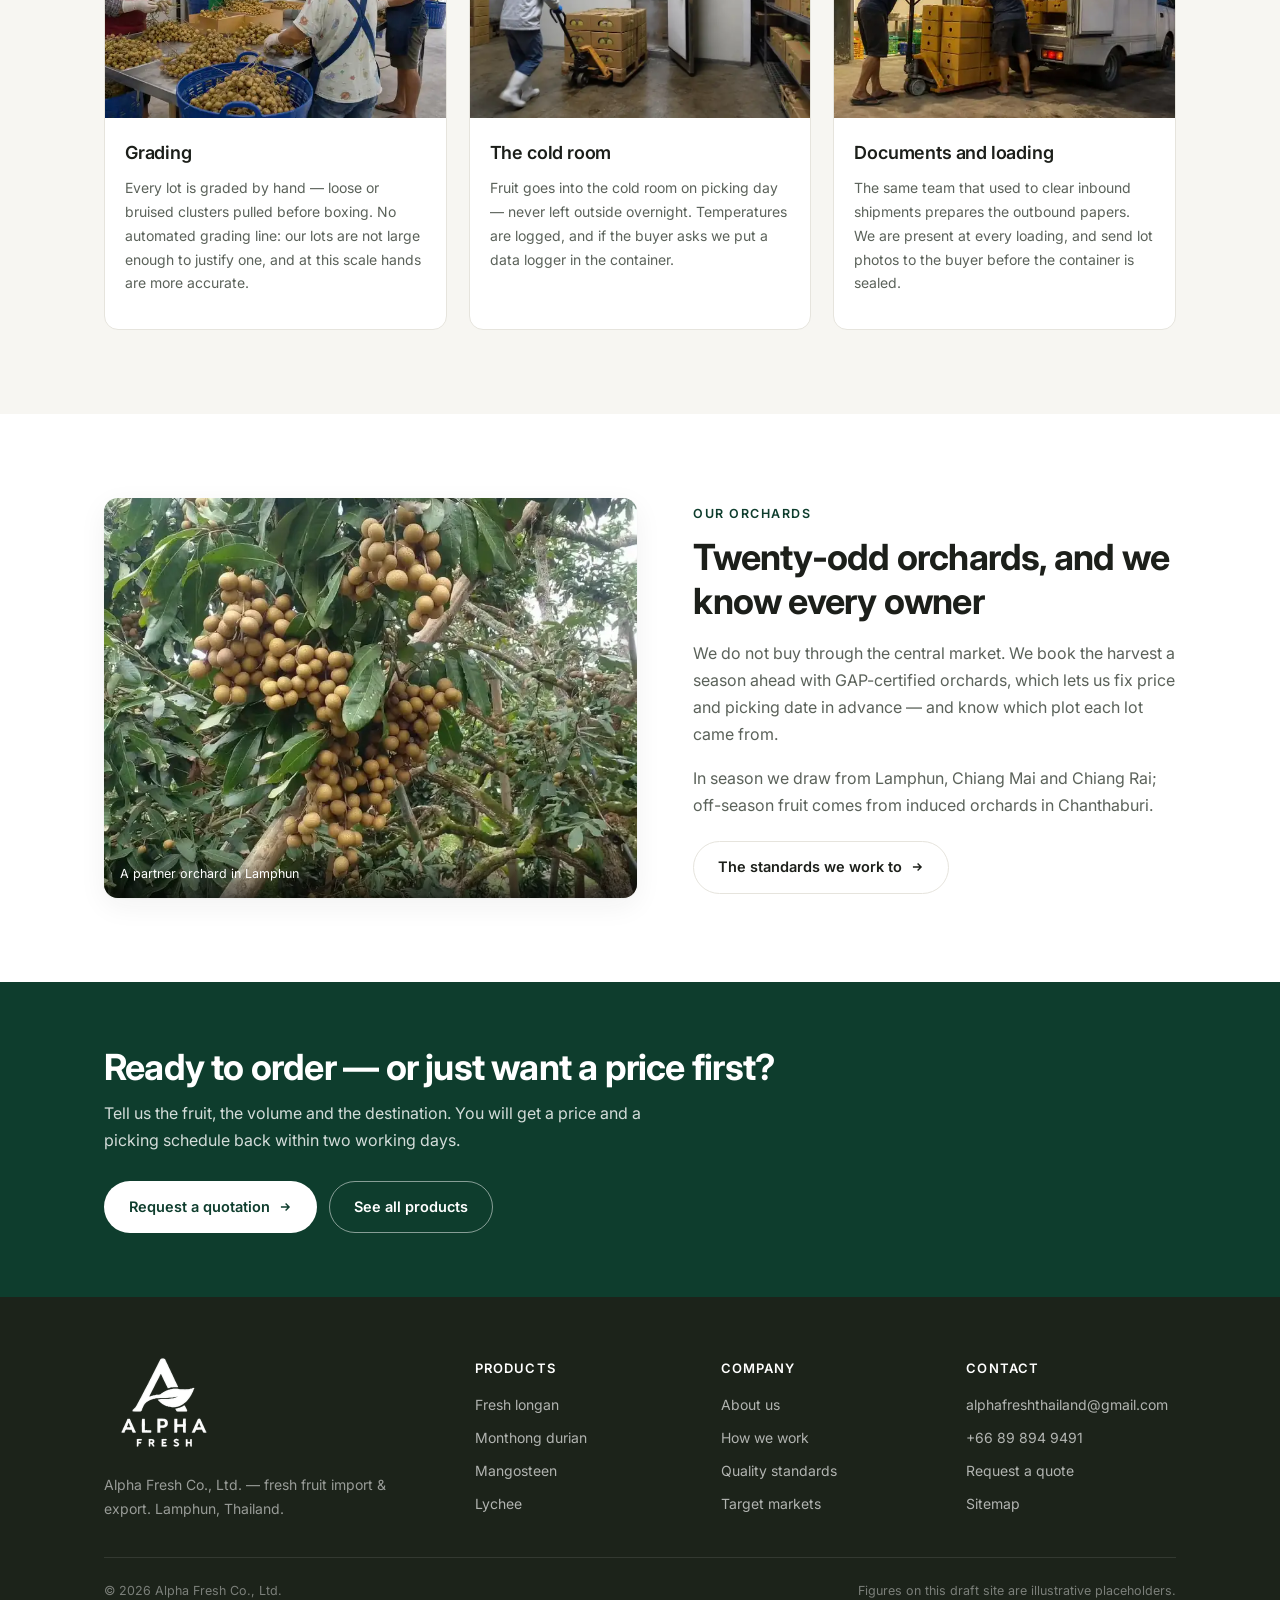
==== commit eeb94f46: "Right-size every image, self-host all media, fix tooltip overflow" ====
--- a/about.html
+++ b/about.html
@@ -33,7 +33,6 @@
 <meta property="og:type" content="website">
 <link rel="preconnect" href="https://fonts.googleapis.com">
 <link rel="preconnect" href="https://fonts.gstatic.com" crossorigin>
-<link rel="dns-prefetch" href="https://d8j0ntlcm91z4.cloudfront.net">
 <!-- The font sheet lives on another origin, so fetching it normally costs a DNS
      lookup and a TLS handshake before anything can paint. Loading it as a
      preload and promoting it to a stylesheet once it arrives keeps it off the
@@ -42,7 +41,7 @@
 <noscript><link rel="stylesheet" href="https://fonts.googleapis.com/css2?family=IBM+Plex+Sans+Thai:wght@400;500;600&family=Inter:wght@400;500;600;700&family=Caveat:wght@500;600;700&display=swap"></noscript>
 <link rel="icon" href="images/favicon.ico" sizes="32x32">
 <link rel="apple-touch-icon" href="images/apple-touch-icon.png">
-<link rel="stylesheet" href="assets/style.css?v=162d8599">
+<link rel="stylesheet" href="assets/style.css?v=01fcf19d">
 <script type="application/ld+json">{"@context":"https://schema.org","@type":"Organization","name":"Alpha Fresh Co., Ltd.","alternateName":"บริษัท อัลฟ่า เฟรช จำกัด","url":"https://alphafreshthailand.com/","description":"Thai fruit importer turned exporter. Fresh longan, durian, mangosteen and lychee from GAP-certified orchards in Northern Thailand.","address":{"@type":"PostalAddress","addressRegion":"Lamphun","addressCountry":"TH"},"email":"alphafreshthailand@gmail.com","telephone":"+66-89-894-9491","contactPoint":{"@type":"ContactPoint","telephone":"+66-89-894-9491","email":"alphafreshthailand@gmail.com","contactType":"sales","availableLanguage":["th","en"],"areaServed":"Worldwide"}}</script>
 </head>
 <body class="solid-nav">
@@ -51,8 +50,8 @@
   <div class="nav-in">
     <a class="logo" href="index.html" aria-label="Alpha Fresh — home">
       <span class="logo-mark">
-        <img class="l-white" src="images/logo-icon-white.png" alt="" aria-hidden="true">
-        <img class="l-dark" src="images/logo-icon.png" alt="" aria-hidden="true">
+        <img class="l-white" src="images/logo-icon-white.webp" alt="" aria-hidden="true">
+        <img class="l-dark" src="images/logo-icon.webp" alt="" aria-hidden="true">
       </span>
       <span class="logo-text">Alpha<small>Fresh</small></span>
     </a>
@@ -122,13 +121,13 @@
       <h2><span class="i18n"><span data-en>Three things we do not hand to anyone else</span><span data-th>สามอย่างที่เราไม่ยกให้ใครทำแทน</span><span data-zh>三件事我们绝不外包</span><span data-ar dir="rtl">ثلاثة أمور لا نسلّمها لأحد</span></span></h2>
     </div>
     <div class="grid-3 rv">
-      <div class="card"><img src="https://d8j0ntlcm91z4.cloudfront.net/user_3FvAUpXpCnZUma0p4ZCgNFe1CGD/hf_20260811_114420_3a339d7e-719c-4a9d-b678-feaeee3a3a9d_min.webp" alt="Hand-grading longan at the packing house" loading="lazy">
+      <div class="card"><img src="images/longan-hand-sorting.webp" alt="Hand-grading longan at the packing house" loading="lazy">
         <div class="card-b"><h3><span class="i18n"><span data-en>Grading</span><span data-th>การคัดเกรด</span><span data-zh>分级</span><span data-ar dir="rtl">الفرز</span></span></h3>
           <p><span class="i18n"><span data-en>Every lot is graded by hand — loose or bruised clusters pulled before boxing. No automated grading line: our lots are not large enough to justify one, and at this scale hands are more accurate.</span><span data-th>คัดด้วยมือทุกล็อต แยกช่อที่ผลร่วงหรือผิวช้ำออกก่อนลงกล่อง ไม่ใช้สายพานคัดอัตโนมัติ เพราะล็อตเราไม่ใหญ่พอที่จะคุ้ม และมือคนแม่นกว่าในงานขนาดนี้</span><span data-zh>每一批都由人工分级，散果和碰伤的果串在装箱前挑出。我们没有自动分选线：批量不足以摊平成本，而在这个规模上，人手更准。</span><span data-ar dir="rtl">كل دفعة تُفرز يدوياً، وتُستبعد العناقيد المرتخية أو المرضوضة قبل التعبئة. لا خط فرز آلي: دفعاتنا لا تبرّره، وعلى هذا الحجم اليد أدقّ.</span></span></p></div></div>
-      <div class="card"><img src="https://d8j0ntlcm91z4.cloudfront.net/user_3FvAUpXpCnZUma0p4ZCgNFe1CGD/hf_20260811_114420_71d6a95f-de45-4523-b6b9-4876e7e4b8c2_min.webp" alt="Cold room holding fresh longan before shipment" loading="lazy">
+      <div class="card"><img src="images/longan-cold-room.webp" alt="Cold room holding fresh longan before shipment" loading="lazy">
         <div class="card-b"><h3><span class="i18n"><span data-en>The cold room</span><span data-th>ห้องเย็น</span><span data-zh>冷库</span><span data-ar dir="rtl">غرفة التبريد</span></span></h3>
           <p><span class="i18n"><span data-en>Fruit goes into the cold room on picking day — never left outside overnight. Temperatures are logged, and if the buyer asks we put a data logger in the container.</span><span data-th>ผลไม้เข้าห้องเย็นในวันที่ตัด ไม่ค้างคืนกลางแจ้ง อุณหภูมิถูกบันทึกไว้ และถ้าผู้ซื้อขอ เราใส่ data logger ไปในตู้ให้ดูย้อนหลังได้</span><span data-zh>水果在采摘当天入冷库，绝不在户外过夜。温度全程记录，买家要求时我们会在柜内放置温度记录仪。</span><span data-ar dir="rtl">تدخل الفاكهة غرفة التبريد يوم القطف، ولا تُترك في الخارج ليلاً. تُسجَّل درجات الحرارة، وعند طلب المشتري نضع مسجّل بيانات داخل الحاوية.</span></span></p></div></div>
-      <div class="card"><img src="https://d8j0ntlcm91z4.cloudfront.net/user_3FvAUpXpCnZUma0p4ZCgNFe1CGD/hf_20260811_114420_0779c7f0-58c0-4a41-9f2c-c5e4682101a8_min.webp" alt="Loading a refrigerated container for export" loading="lazy">
+      <div class="card"><img src="images/refrigerated-container-loading.webp" alt="Loading a refrigerated container for export" loading="lazy">
         <div class="card-b"><h3><span class="i18n"><span data-en>Documents and loading</span><span data-th>เอกสารและการโหลด</span><span data-zh>单证与装柜</span><span data-ar dir="rtl">المستندات والتحميل</span></span></h3>
           <p><span class="i18n"><span data-en>The same team that used to clear inbound shipments prepares the outbound papers. We are present at every loading, and send lot photos to the buyer before the container is sealed.</span><span data-th>ทีมเดิมที่เคยเคลียร์ของขาเข้าเป็นคนทำเอกสารขาออก เราอยู่ตอนโหลดตู้ทุกครั้ง และส่งรูปล็อตให้ผู้ซื้อดูก่อนปิดตู้</span><span data-zh>以前负责进口清关的同一批人，现在负责出口单证。每次装柜我们都在场，封柜前会把该批货的照片发给买家。</span><span data-ar dir="rtl">الفريق نفسه الذي كان يخلّص الشحنات الواردة يجهّز مستندات التصدير. نحضر كل عملية تحميل، ونرسل صور الدفعة للمشتري قبل إغلاق الحاوية.</span></span></p></div></div>
     </div>
@@ -168,7 +167,7 @@
   <div class="wrap">
     <div class="fgrid">
       <div>
-        <div class="flogo"><img src="images/logo-stack-white.png" alt="Alpha Fresh" width="146" height="128"></div>
+        <div class="flogo"><img src="images/logo-stack-white.webp" alt="Alpha Fresh" width="146" height="128"></div>
         <p style="color:rgba(255,255,255,.55);margin:0;max-width:34ch">
           <span class="i18n"><span data-en>Alpha Fresh Co., Ltd. — fresh fruit import &amp; export. Lamphun, Thailand.</span><span data-th>บริษัท อัลฟ่า เฟรช จำกัด — นำเข้าและส่งออกผลไม้สด ลำพูน ประเทศไทย</span><span data-zh>Alpha Fresh 有限公司 — 泰国南奔府鲜果进出口商。</span><span data-ar dir="rtl">شركة ألفا فريش — استيراد وتصدير الفواكه الطازجة، لامفون، تايلاند.</span></span></p>
       </div>
@@ -200,6 +199,6 @@
     </div>
   </div>
 </footer>
-<script src="assets/main.js?v=1d6cdc88"></script>
+<script src="assets/main.js?v=cbc51e5a"></script>
 </body>
 </html>
--- a/assets/style.css
+++ b/assets/style.css
@@ -473,6 +473,11 @@
 }
 
 /* ---------- trade-term tooltips ---------- */
+/* A hidden tooltip still counts toward the page's scroll width, so one sitting
+   near the right edge was widening the document by a few pixels. `clip` stops
+   that without turning the page into a scroll container the way `hidden` does,
+   so the sticky header keeps working. */
+html{overflow-x:clip}
 .term{position:relative;cursor:help;border-bottom:1px dashed currentColor;
   text-decoration:none;outline:none}
 .term:focus-visible{outline:2px solid var(--gold);outline-offset:3px;border-radius:3px}
@@ -492,6 +497,9 @@
 .stat .tip,.mkc .tip{left:0;transform:translateX(0) translateY(4px)}
 .stat .term:hover .tip,.stat .term:focus .tip{transform:translateX(0)}
 .stat .tip::after,.mkc .tip::after{left:28px}
+/* the last stat sits against the right edge, so its bubble opens leftward */
+.stat:last-child .tip{left:auto;right:0}
+.stat:last-child .tip::after{left:auto;right:28px}
 .stats .term{border-bottom-color:rgba(255,255,255,.5)}
 
 /* ---------- market flags ---------- */
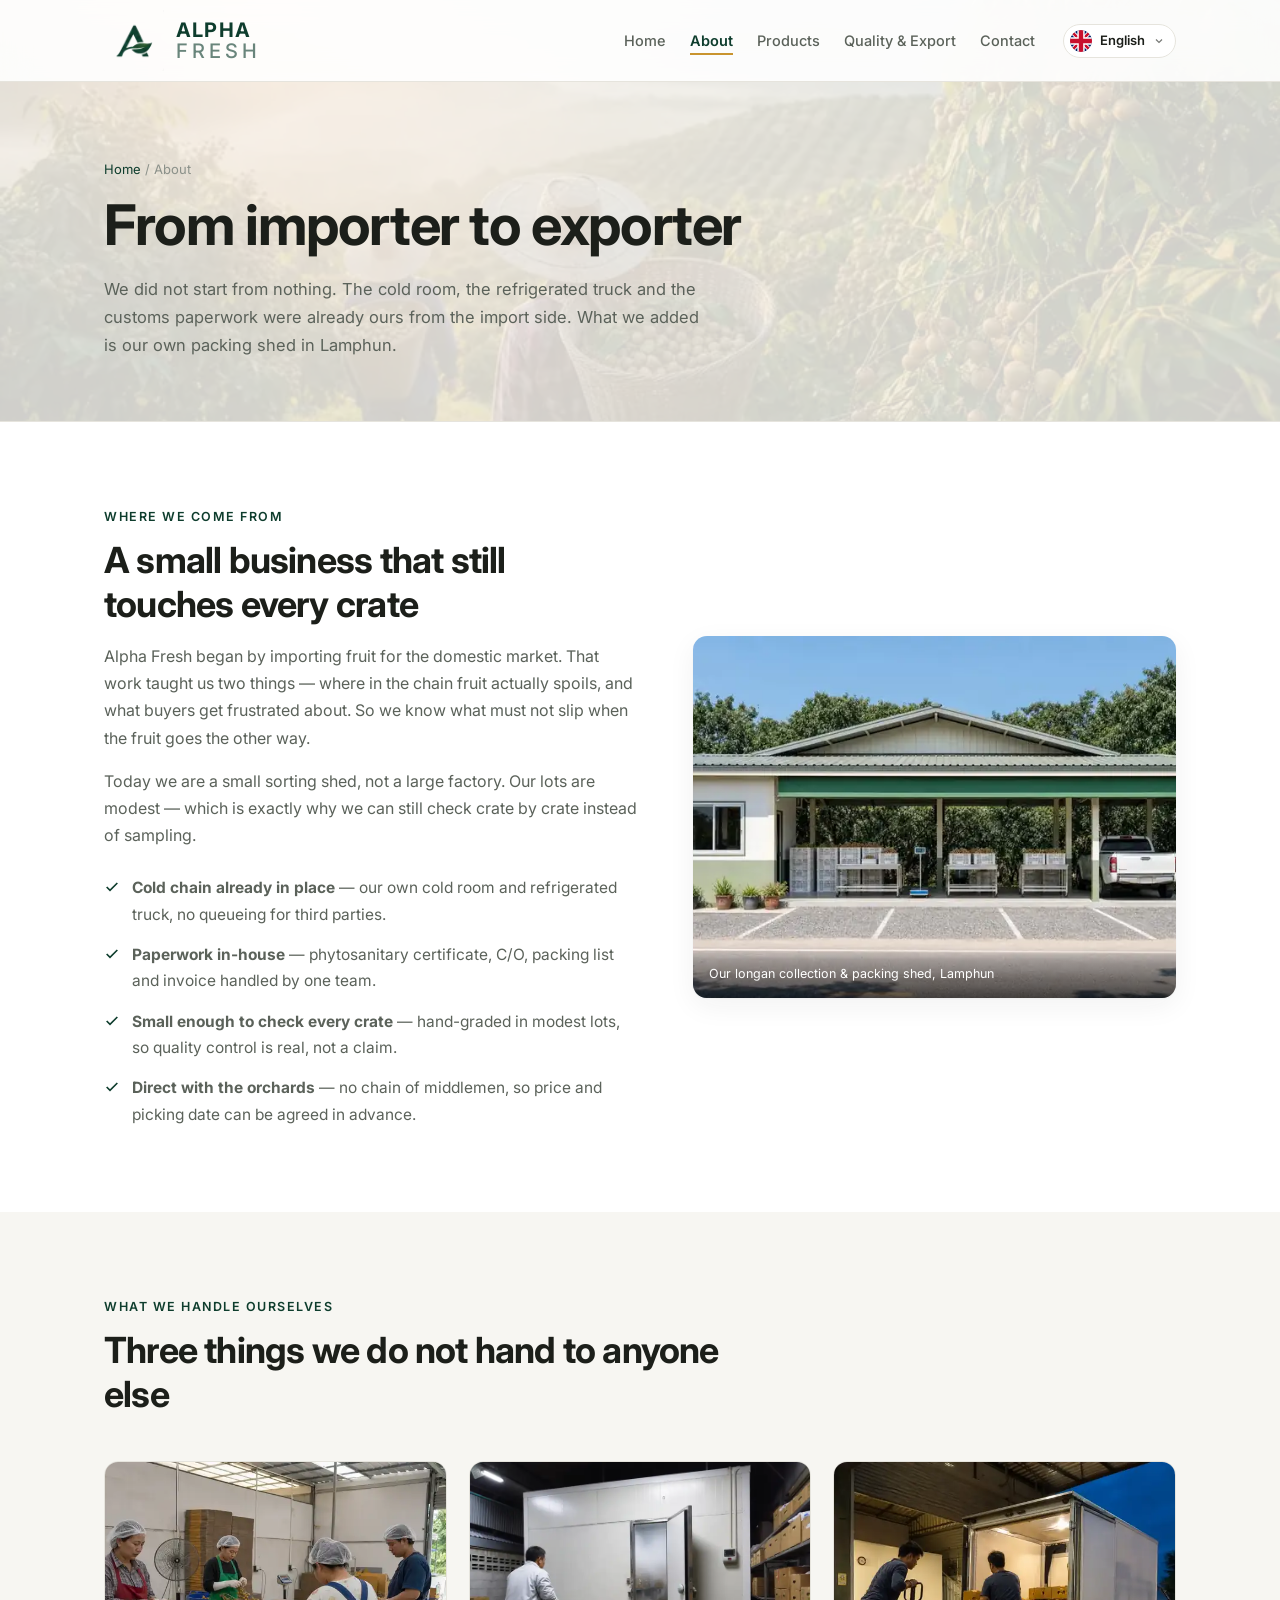
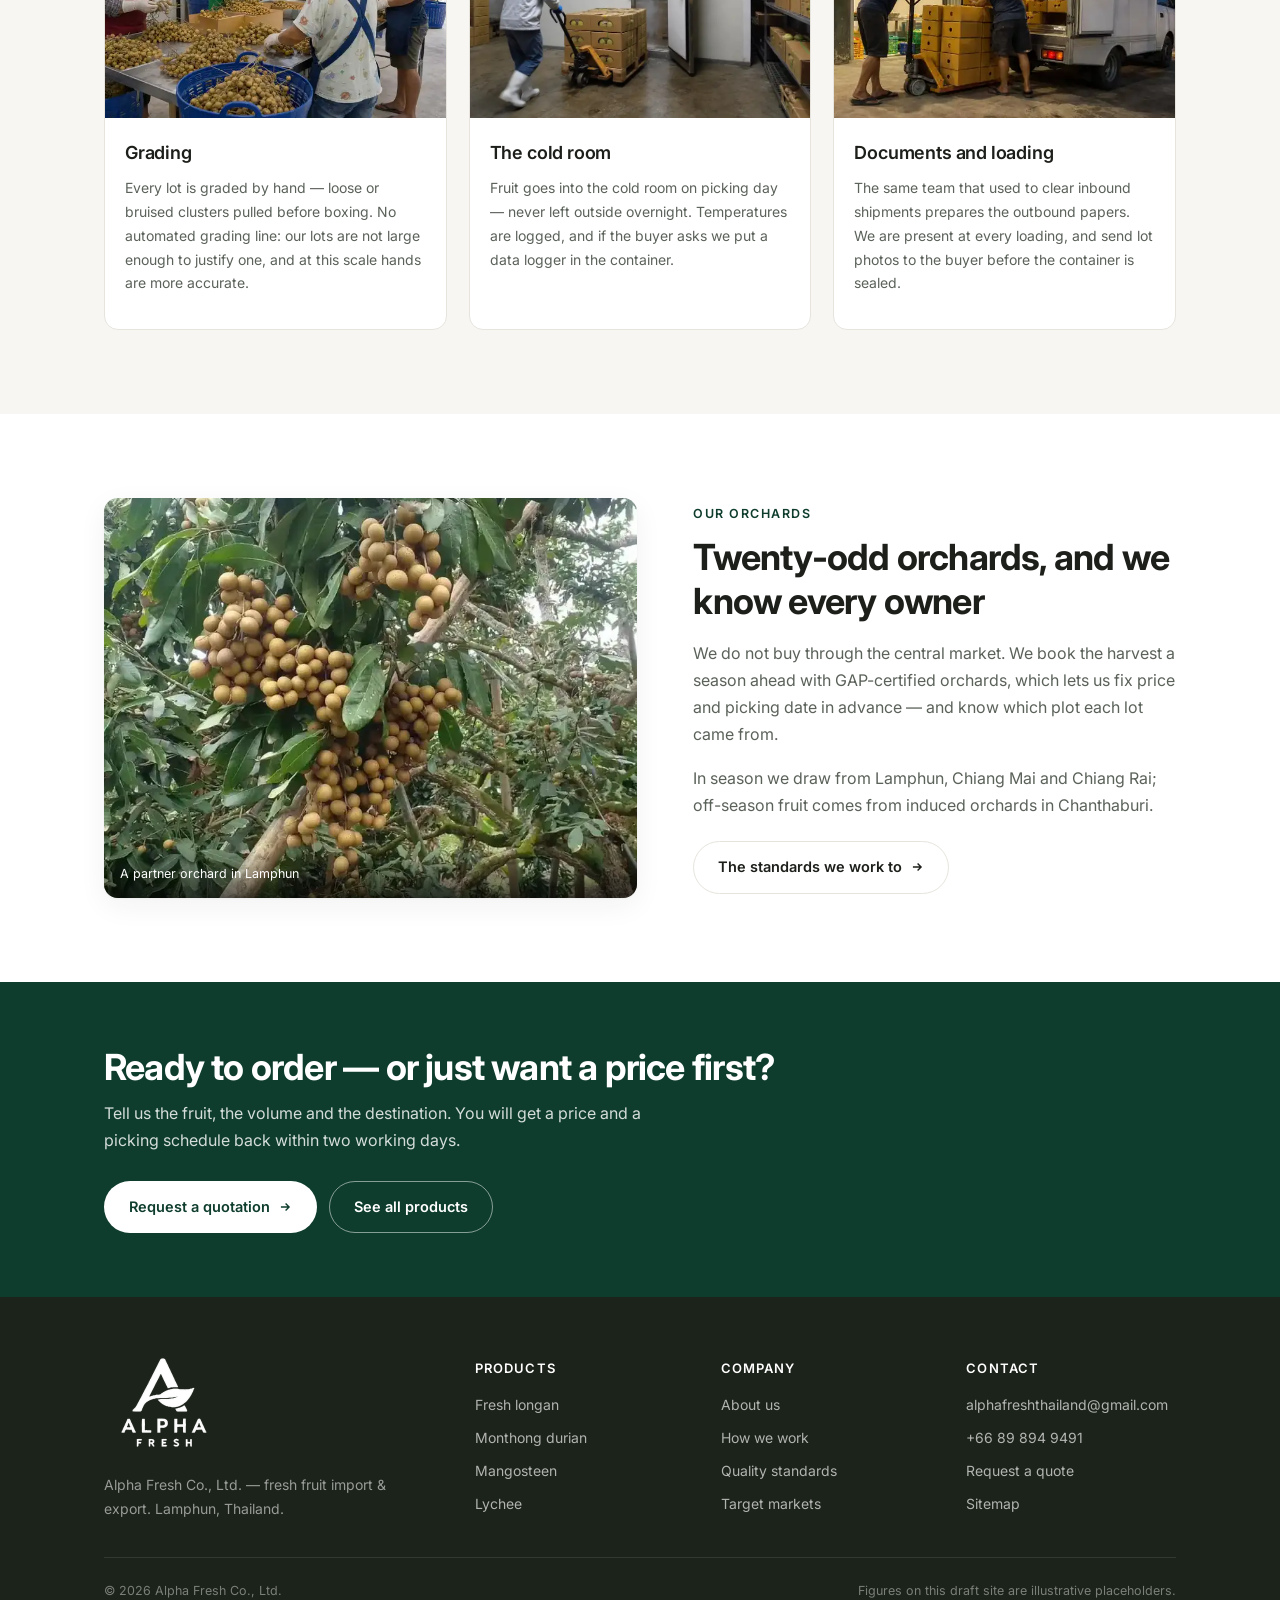
==== commit 0c670599: "Recompress images, batch scroll reads with rAF, one-year asset cache" ====
--- a/about.html
+++ b/about.html
@@ -199,6 +199,6 @@
     </div>
   </div>
 </footer>
-<script src="assets/main.js?v=cbc51e5a"></script>
+<script src="assets/main.js?v=3ff3c775"></script>
 </body>
 </html>
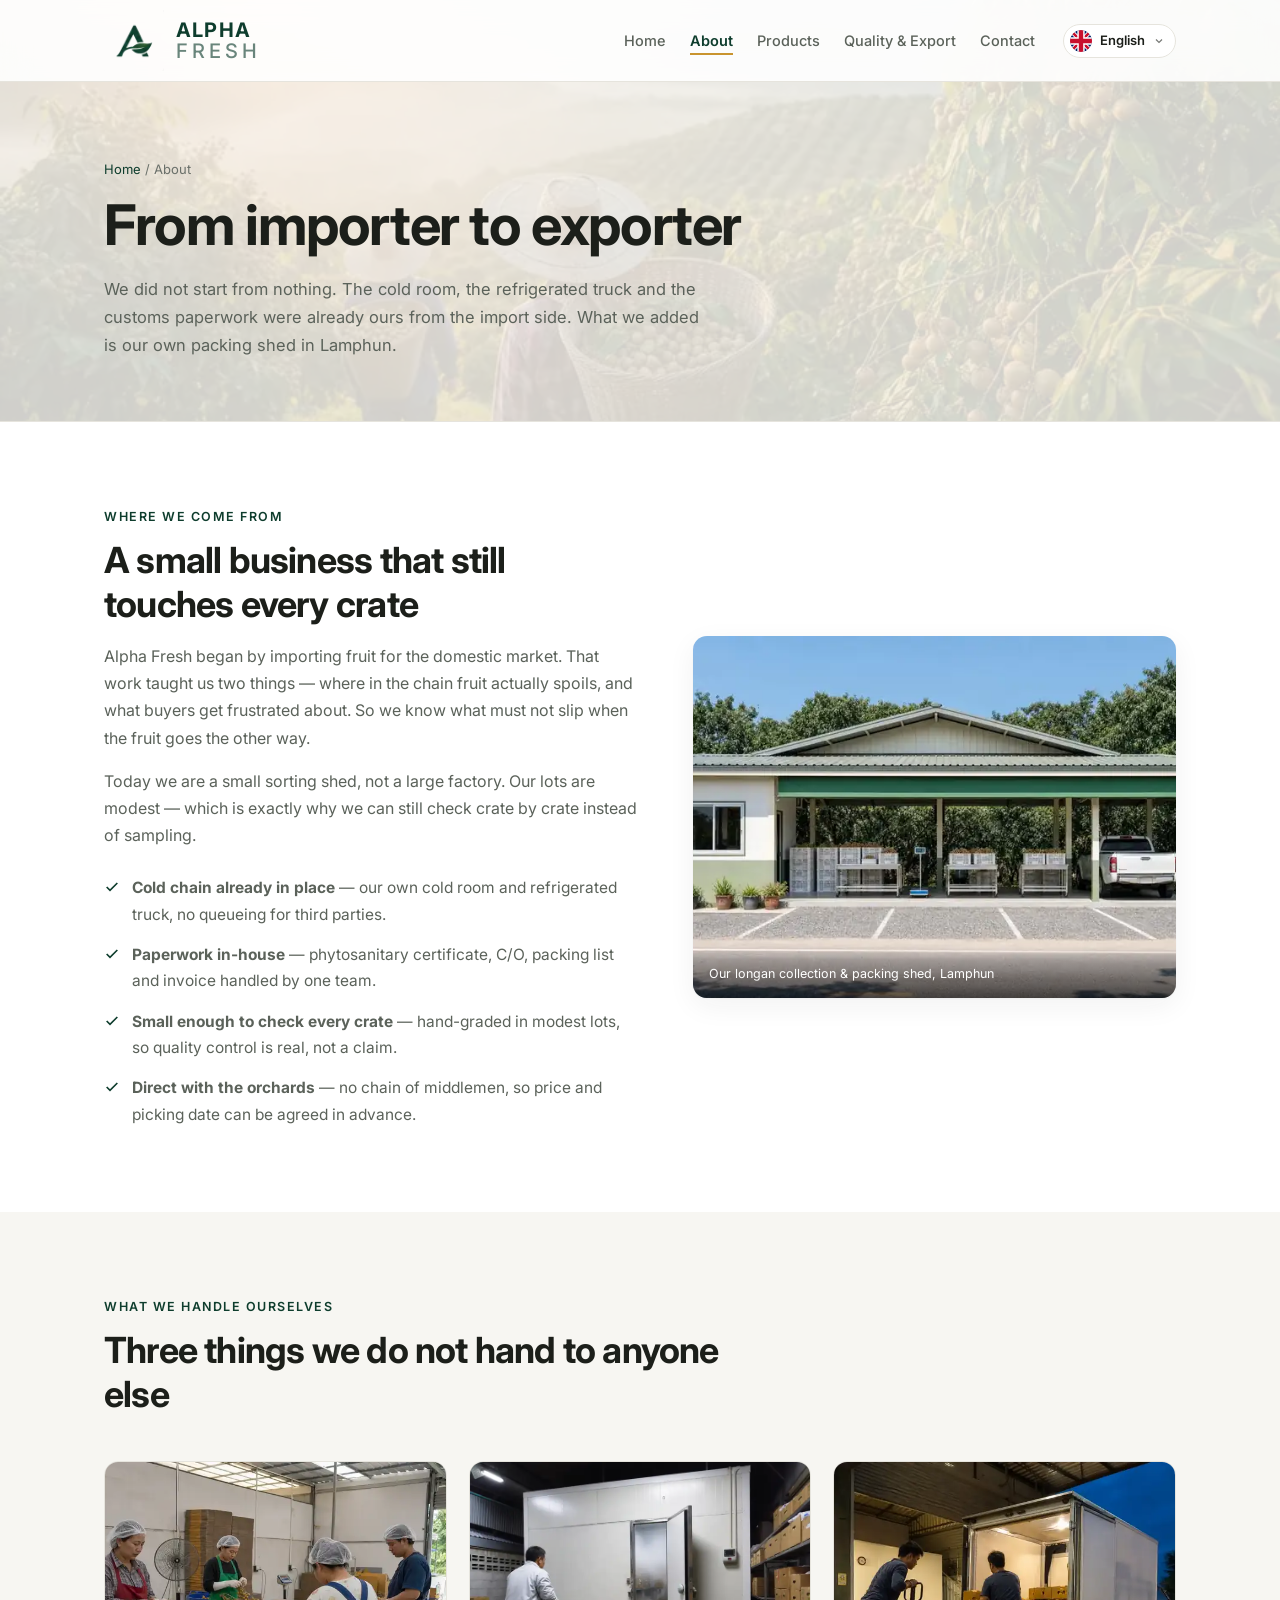
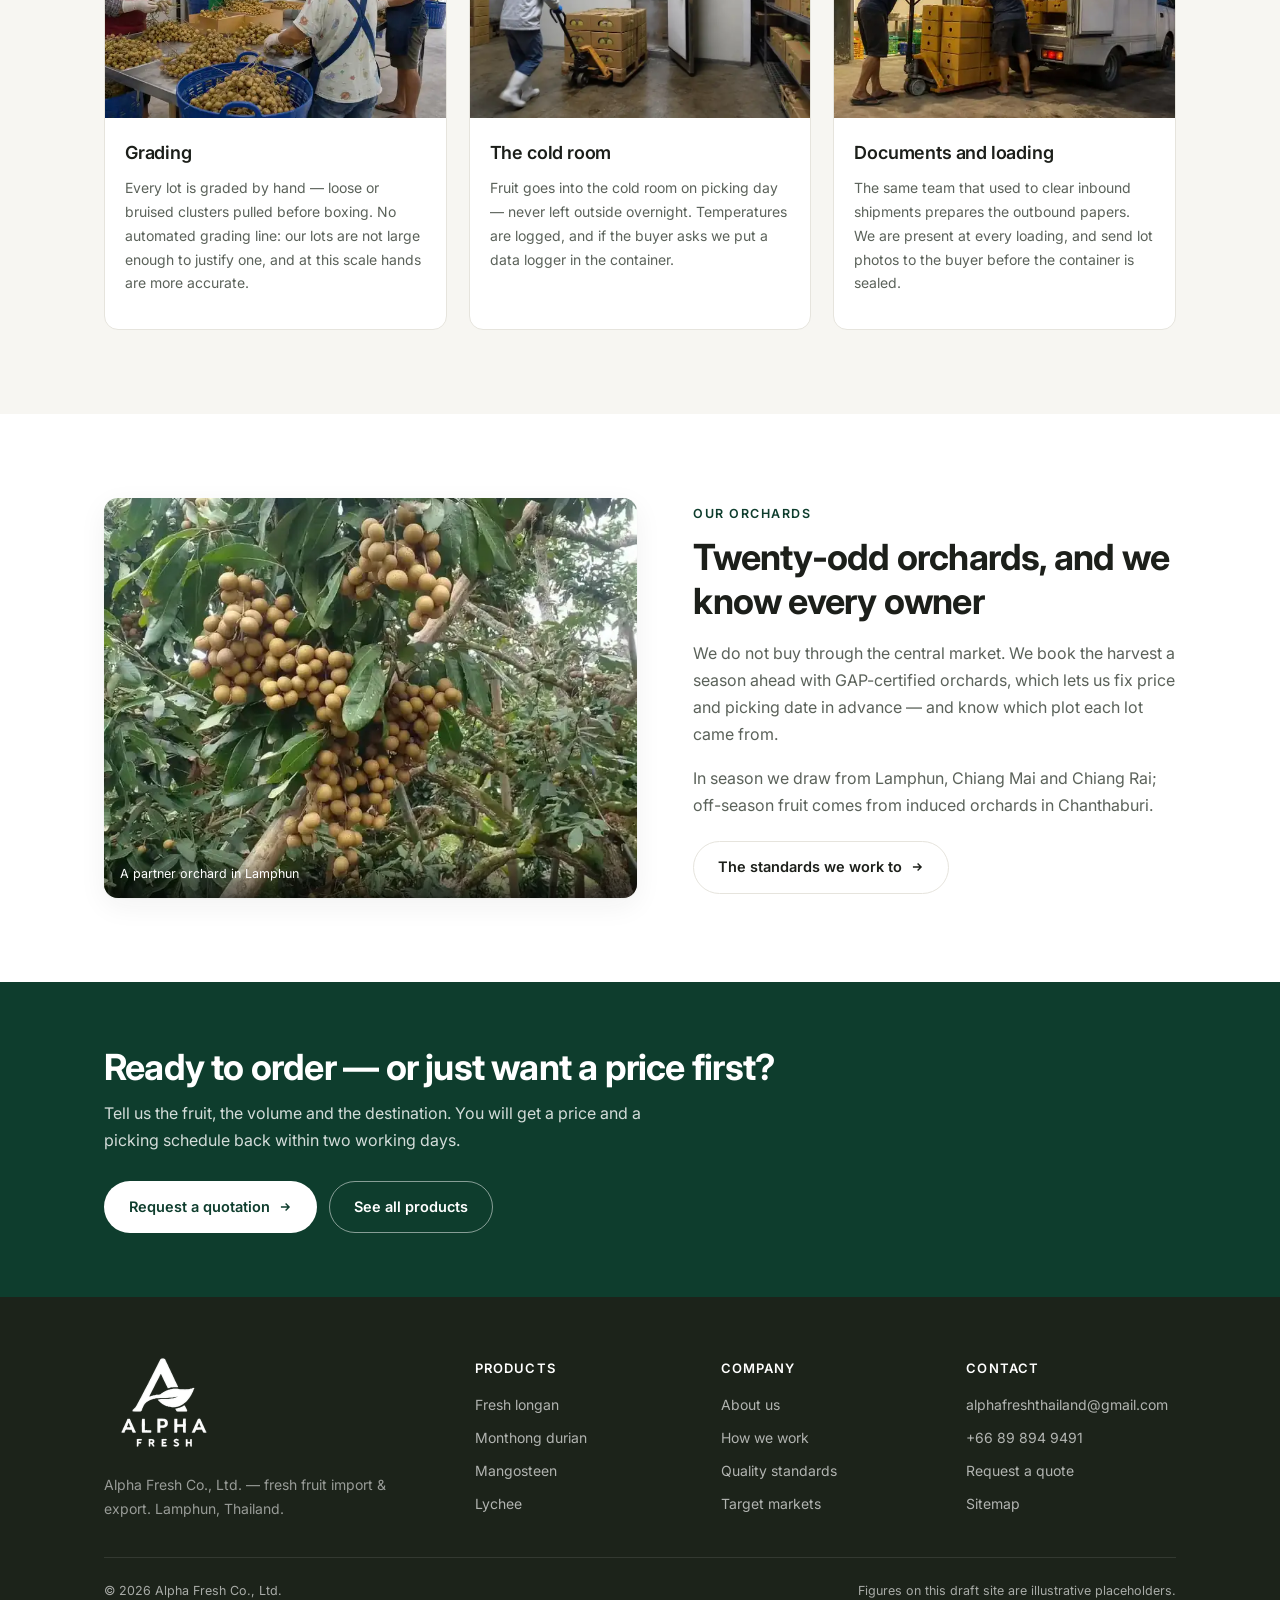
==== commit 82b18294: "Hash-stamp media URLs, fix WCAG AA contrast" ====
--- a/about.html
+++ b/about.html
@@ -21,7 +21,7 @@
 <meta property="og:description" content="From fruit importer to exporter: our own cold room, refrigerated truck and packing shed in Lamphun, with 20+ GAP-certified longan orchards behind every lot.">
 <meta property="og:url" content="https://alphafreshthailand.com/about.html">
 <meta property="og:site_name" content="Alpha Fresh">
-<meta property="og:image" content="https://alphafreshthailand.com/images/thai-longan-orchard-lamphun.webp">
+<meta property="og:image" content="https://alphafreshthailand.com/images/thai-longan-orchard-lamphun.webp?v=6211f7ce">
 <meta property="og:locale" content="en_US">
 <meta property="og:locale:alternate" content="th_TH">
 <meta property="og:locale:alternate" content="zh_CN">
@@ -29,7 +29,7 @@
 <meta name="twitter:card" content="summary_large_image">
 <meta name="twitter:title" content="About Alpha Fresh — Thai Fruit Importer Turned Exporter">
 <meta name="twitter:description" content="From fruit importer to exporter: our own cold room, refrigerated truck and packing shed in Lamphun, with 20+ GAP-certified longan orchards behind every lot.">
-<meta name="twitter:image" content="https://alphafreshthailand.com/images/thai-longan-orchard-lamphun.webp">
+<meta name="twitter:image" content="https://alphafreshthailand.com/images/thai-longan-orchard-lamphun.webp?v=6211f7ce">
 <meta property="og:type" content="website">
 <link rel="preconnect" href="https://fonts.googleapis.com">
 <link rel="preconnect" href="https://fonts.gstatic.com" crossorigin>
@@ -39,9 +39,9 @@
      critical path; font-display:swap paints the text in a system face first. -->
 <link rel="preload" as="style" href="https://fonts.googleapis.com/css2?family=IBM+Plex+Sans+Thai:wght@400;500;600&family=Inter:wght@400;500;600;700&family=Caveat:wght@500;600;700&display=swap" onload="this.rel='stylesheet'">
 <noscript><link rel="stylesheet" href="https://fonts.googleapis.com/css2?family=IBM+Plex+Sans+Thai:wght@400;500;600&family=Inter:wght@400;500;600;700&family=Caveat:wght@500;600;700&display=swap"></noscript>
-<link rel="icon" href="images/favicon.ico" sizes="32x32">
-<link rel="apple-touch-icon" href="images/apple-touch-icon.png">
-<link rel="stylesheet" href="assets/style.css?v=01fcf19d">
+<link rel="icon" href="images/favicon.ico?v=435c230c" sizes="32x32">
+<link rel="apple-touch-icon" href="images/apple-touch-icon.png?v=e889c8a1">
+<link rel="stylesheet" href="assets/style.css?v=1793dbd2">
 <script type="application/ld+json">{"@context":"https://schema.org","@type":"Organization","name":"Alpha Fresh Co., Ltd.","alternateName":"บริษัท อัลฟ่า เฟรช จำกัด","url":"https://alphafreshthailand.com/","description":"Thai fruit importer turned exporter. Fresh longan, durian, mangosteen and lychee from GAP-certified orchards in Northern Thailand.","address":{"@type":"PostalAddress","addressRegion":"Lamphun","addressCountry":"TH"},"email":"alphafreshthailand@gmail.com","telephone":"+66-89-894-9491","contactPoint":{"@type":"ContactPoint","telephone":"+66-89-894-9491","email":"alphafreshthailand@gmail.com","contactType":"sales","availableLanguage":["th","en"],"areaServed":"Worldwide"}}</script>
 </head>
 <body class="solid-nav">
@@ -50,8 +50,8 @@
   <div class="nav-in">
     <a class="logo" href="index.html" aria-label="Alpha Fresh — home">
       <span class="logo-mark">
-        <img class="l-white" src="images/logo-icon-white.webp" alt="" aria-hidden="true">
-        <img class="l-dark" src="images/logo-icon.webp" alt="" aria-hidden="true">
+        <img class="l-white" src="images/logo-icon-white.webp?v=39acf636" alt="" aria-hidden="true">
+        <img class="l-dark" src="images/logo-icon.webp?v=275f055d" alt="" aria-hidden="true">
       </span>
       <span class="logo-text">Alpha<small>Fresh</small></span>
     </a>
@@ -85,7 +85,7 @@
 </nav>
 
 <header class="phead">
-  <img class="phead-img" src="images/thai-longan-orchard-lamphun.webp" alt="" aria-hidden="true">
+  <img class="phead-img" src="images/thai-longan-orchard-lamphun.webp?v=6211f7ce" alt="" aria-hidden="true">
   <div class="wrap phead-in">
     <div class="crumb"><a href="index.html"><span class="i18n"><span data-en>Home</span><span data-th>หน้าแรก</span><span data-zh>首页</span><span data-ar dir="rtl">الرئيسية</span></span></a> / <span class="i18n"><span data-en>About</span><span data-th>เกี่ยวกับเรา</span><span data-zh>关于我们</span><span data-ar dir="rtl">من نحن</span></span></div>
     <h1><span class="i18n"><span data-en>From importer to exporter</span><span data-th>จากผู้นำเข้า สู่ผู้ส่งออก</span></span></h1>
@@ -108,7 +108,7 @@
       </ul>
     </div>
     <div class="split-media">
-      <img src="images/longan-packing-house-lamphun.webp" alt="Alpha Fresh longan packing house in Lamphun, Thailand" loading="lazy">
+      <img src="images/longan-packing-house-lamphun.webp?v=6383ccd0" alt="Alpha Fresh longan packing house in Lamphun, Thailand" loading="lazy">
       <div class="cap"><span class="i18n"><span data-en>Our longan collection &amp; packing shed, Lamphun</span><span data-th>โรงคัดลำไยของเรา จ.ลำพูน</span><span data-zh>我们位于南奔府的龙眼收购与包装场</span><span data-ar dir="rtl">مركز التجميع والتعبئة في لامفون</span></span></div>
     </div>
   </div>
@@ -121,13 +121,13 @@
       <h2><span class="i18n"><span data-en>Three things we do not hand to anyone else</span><span data-th>สามอย่างที่เราไม่ยกให้ใครทำแทน</span><span data-zh>三件事我们绝不外包</span><span data-ar dir="rtl">ثلاثة أمور لا نسلّمها لأحد</span></span></h2>
     </div>
     <div class="grid-3 rv">
-      <div class="card"><img src="images/longan-hand-sorting.webp" alt="Hand-grading longan at the packing house" loading="lazy">
+      <div class="card"><img src="images/longan-hand-sorting.webp?v=12bef58b" alt="Hand-grading longan at the packing house" loading="lazy">
         <div class="card-b"><h3><span class="i18n"><span data-en>Grading</span><span data-th>การคัดเกรด</span><span data-zh>分级</span><span data-ar dir="rtl">الفرز</span></span></h3>
           <p><span class="i18n"><span data-en>Every lot is graded by hand — loose or bruised clusters pulled before boxing. No automated grading line: our lots are not large enough to justify one, and at this scale hands are more accurate.</span><span data-th>คัดด้วยมือทุกล็อต แยกช่อที่ผลร่วงหรือผิวช้ำออกก่อนลงกล่อง ไม่ใช้สายพานคัดอัตโนมัติ เพราะล็อตเราไม่ใหญ่พอที่จะคุ้ม และมือคนแม่นกว่าในงานขนาดนี้</span><span data-zh>每一批都由人工分级，散果和碰伤的果串在装箱前挑出。我们没有自动分选线：批量不足以摊平成本，而在这个规模上，人手更准。</span><span data-ar dir="rtl">كل دفعة تُفرز يدوياً، وتُستبعد العناقيد المرتخية أو المرضوضة قبل التعبئة. لا خط فرز آلي: دفعاتنا لا تبرّره، وعلى هذا الحجم اليد أدقّ.</span></span></p></div></div>
-      <div class="card"><img src="images/longan-cold-room.webp" alt="Cold room holding fresh longan before shipment" loading="lazy">
+      <div class="card"><img src="images/longan-cold-room.webp?v=d583cc7e" alt="Cold room holding fresh longan before shipment" loading="lazy">
         <div class="card-b"><h3><span class="i18n"><span data-en>The cold room</span><span data-th>ห้องเย็น</span><span data-zh>冷库</span><span data-ar dir="rtl">غرفة التبريد</span></span></h3>
           <p><span class="i18n"><span data-en>Fruit goes into the cold room on picking day — never left outside overnight. Temperatures are logged, and if the buyer asks we put a data logger in the container.</span><span data-th>ผลไม้เข้าห้องเย็นในวันที่ตัด ไม่ค้างคืนกลางแจ้ง อุณหภูมิถูกบันทึกไว้ และถ้าผู้ซื้อขอ เราใส่ data logger ไปในตู้ให้ดูย้อนหลังได้</span><span data-zh>水果在采摘当天入冷库，绝不在户外过夜。温度全程记录，买家要求时我们会在柜内放置温度记录仪。</span><span data-ar dir="rtl">تدخل الفاكهة غرفة التبريد يوم القطف، ولا تُترك في الخارج ليلاً. تُسجَّل درجات الحرارة، وعند طلب المشتري نضع مسجّل بيانات داخل الحاوية.</span></span></p></div></div>
-      <div class="card"><img src="images/refrigerated-container-loading.webp" alt="Loading a refrigerated container for export" loading="lazy">
+      <div class="card"><img src="images/refrigerated-container-loading.webp?v=c2850d15" alt="Loading a refrigerated container for export" loading="lazy">
         <div class="card-b"><h3><span class="i18n"><span data-en>Documents and loading</span><span data-th>เอกสารและการโหลด</span><span data-zh>单证与装柜</span><span data-ar dir="rtl">المستندات والتحميل</span></span></h3>
           <p><span class="i18n"><span data-en>The same team that used to clear inbound shipments prepares the outbound papers. We are present at every loading, and send lot photos to the buyer before the container is sealed.</span><span data-th>ทีมเดิมที่เคยเคลียร์ของขาเข้าเป็นคนทำเอกสารขาออก เราอยู่ตอนโหลดตู้ทุกครั้ง และส่งรูปล็อตให้ผู้ซื้อดูก่อนปิดตู้</span><span data-zh>以前负责进口清关的同一批人，现在负责出口单证。每次装柜我们都在场，封柜前会把该批货的照片发给买家。</span><span data-ar dir="rtl">الفريق نفسه الذي كان يخلّص الشحنات الواردة يجهّز مستندات التصدير. نحضر كل عملية تحميل، ونرسل صور الدفعة للمشتري قبل إغلاق الحاوية.</span></span></p></div></div>
     </div>
@@ -137,7 +137,7 @@
 <section>
   <div class="wrap split flip rv">
     <div class="split-media">
-      <img src="images/longan-orchard-northern-thailand.webp" alt="GAP-certified longan orchard in Lamphun" loading="lazy">
+      <img src="images/longan-orchard-northern-thailand.webp?v=4898bdc3" alt="GAP-certified longan orchard in Lamphun" loading="lazy">
       <div class="cap"><span class="i18n"><span data-en>A partner orchard in Lamphun</span><span data-th>สวนพันธมิตรในลำพูน</span><span data-zh>南奔府的一处合作果园</span><span data-ar dir="rtl">بستان شريك في لامفون</span></span></div>
     </div>
     <div>
@@ -167,7 +167,7 @@
   <div class="wrap">
     <div class="fgrid">
       <div>
-        <div class="flogo"><img src="images/logo-stack-white.webp" alt="Alpha Fresh" width="146" height="128"></div>
+        <div class="flogo"><img src="images/logo-stack-white.webp?v=38be2813" alt="Alpha Fresh" width="146" height="128"></div>
         <p style="color:rgba(255,255,255,.55);margin:0;max-width:34ch">
           <span class="i18n"><span data-en>Alpha Fresh Co., Ltd. — fresh fruit import &amp; export. Lamphun, Thailand.</span><span data-th>บริษัท อัลฟ่า เฟรช จำกัด — นำเข้าและส่งออกผลไม้สด ลำพูน ประเทศไทย</span><span data-zh>Alpha Fresh 有限公司 — 泰国南奔府鲜果进出口商。</span><span data-ar dir="rtl">شركة ألفا فريش — استيراد وتصدير الفواكه الطازجة، لامفون، تايلاند.</span></span></p>
       </div>
--- a/assets/style.css
+++ b/assets/style.css
@@ -6,7 +6,7 @@
    ------------------------------------------------------------------ */
 
 :root{
-  --bg:#ffffff; --bg-soft:#f7f6f2; --ink:#1c1f1a; --ink-2:#5b625a; --ink-3:#8b918a;
+  --bg:#ffffff; --bg-soft:#f7f6f2; --ink:#1c1f1a; --ink-2:#5b625a; --ink-3:#6a706a;
   --line:#e6e4dd; --brand:#0e3d2d; --brand-soft:#eaf1ec; --leaf:#2e7d32;
   --gold:#c9942f; --gold-soft:#fbf4e6;
   --radius:14px; --maxw:1120px;
@@ -316,8 +316,10 @@
 footer a:hover{color:#fff}
 .flogo{margin-bottom:16px}
 .flogo img{height:100px;width:auto}
+/* .42 white on this green measured 3.95:1 — under the 4.5:1 WCAG AA floor.
+   .62 lands at 6.96:1 and still reads as quiet secondary text. */
 .fbot{display:flex;justify-content:space-between;flex-wrap:wrap;gap:12px;padding-top:22px;font-size:12.5px;
-  color:rgba(255,255,255,.42)}
+  color:rgba(255,255,255,.62)}
 
 /* ---------- reveal on scroll ---------- */
 .rv{opacity:0;transform:translateY(18px);transition:opacity .7s ease,transform .7s cubic-bezier(.2,.7,.3,1)}
